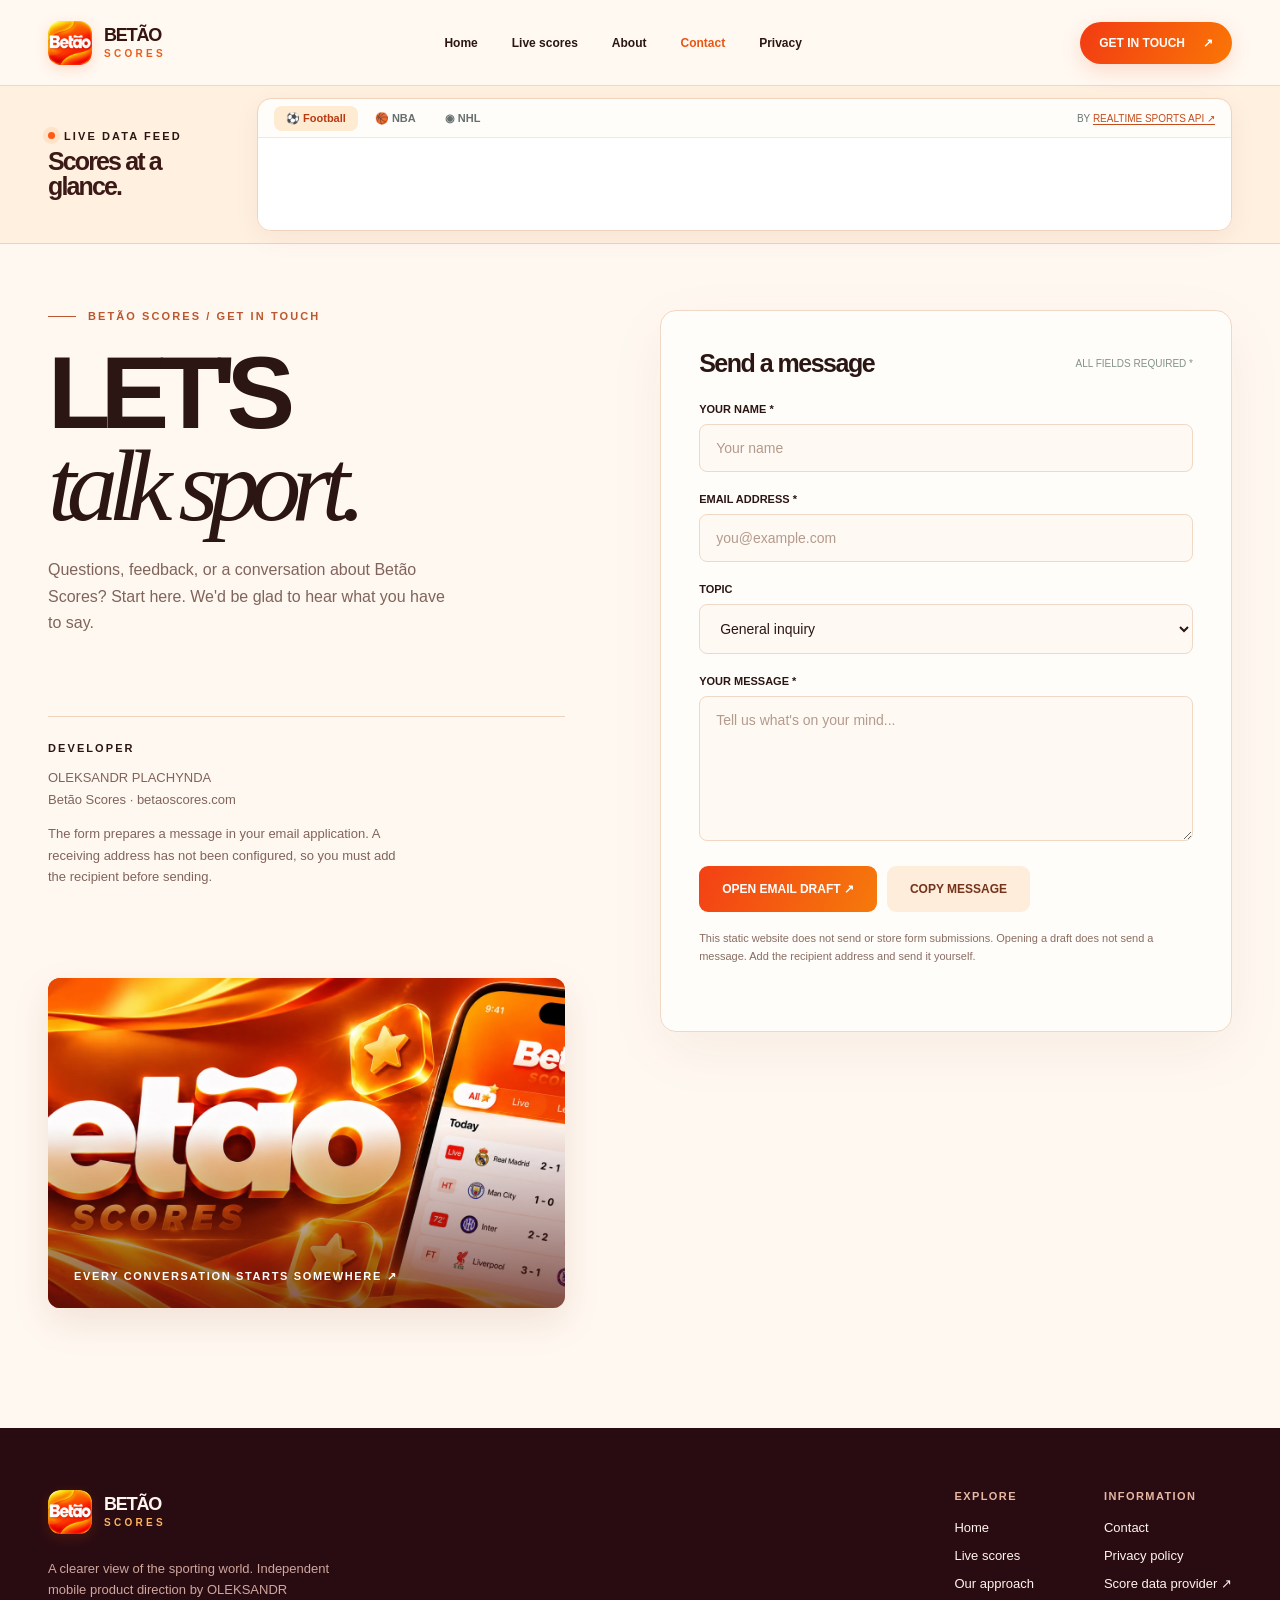
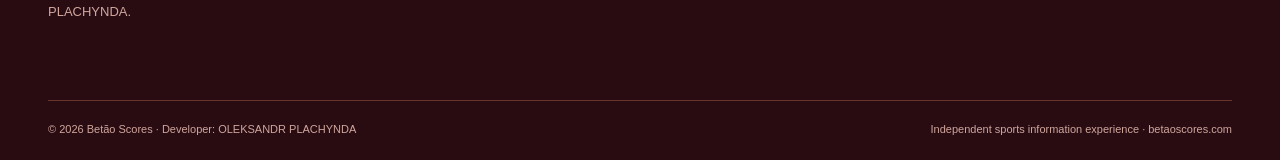
==== contact.html @ 9a90d09e "Add files via upload" ====
<!DOCTYPE html>

<html lang="en"><head><meta charset="utf-8"/><meta content="width=device-width,initial-scale=1" name="viewport"/><meta content="#fff5e8" name="theme-color"/><meta content="Get in touch with Betão Scores, developed by OLEKSANDR PLACHYNDA." name="description"/><meta content="website" property="og:type"/><meta content="Contact — Betão Scores" property="og:title"/><meta content="Get in touch with Betão Scores, developed by OLEKSANDR PLACHYNDA." property="og:description"/><meta content="promo-banner.webp" property="og:image"/><title>Contact — Betão Scores</title><link href="favicon.png" rel="icon" type="image/png"/><link href="apple-touch-icon.png" rel="apple-touch-icon"/><link href="styles.css" rel="stylesheet"/><script>document.documentElement.classList.add('js-ready')</script><script defer="" src="main.js"></script></head><body><header class="header"><div class="container header-inner"><a aria-label="Betão Scores home" class="brand" href="index.html"><span aria-hidden="true" class="brand-symbol brand-symbol-image"><img alt="" height="44" src="app-icon.webp" width="44"/></span><span class="brand-text">BETÃO<small>SCORES</small></span></a><nav aria-label="Main navigation" class="nav" id="site-nav"><a href="index.html">Home</a><a href="index.html#live">Live scores</a><a href="index.html#about">About</a><a aria-current="page" href="contact.html">Contact</a><a href="privacy.html">Privacy</a></nav><a class="pill-link" href="contact.html">GET IN TOUCH <span aria-hidden="true">↗</span></a><button aria-controls="site-nav" aria-expanded="false" aria-label="Toggle navigation" class="mobile-toggle" type="button">☰</button></div></header><main><section aria-label="Live sports scores" class="scores-section score-compact" id="live"><div class="container score-layout"><div class="score-aside"><div><div class="eyebrow"><span aria-hidden="true" class="live-dot"></span>LIVE DATA FEED</div><h2>Scores at a glance.</h2></div></div><div><div class="score-widget" data-score-widget=""><div class="score-widget-top"><div aria-label="Choose a sports league" class="score-tabs" role="group"><button aria-pressed="true" class="score-tab" data-league="football" type="button">⚽ Football</button><button aria-pressed="false" class="score-tab" data-league="basketball" type="button">🏀 NBA</button><button aria-pressed="false" class="score-tab" data-league="hockey" type="button">◉ NHL</button></div><div class="score-provider">BY <a href="https://www.realtimesportsapi.com/" rel="noopener noreferrer" target="_blank">REALTIME SPORTS API ↗</a></div></div><iframe class="score-iframe" loading="eager" referrerpolicy="strict-origin-when-cross-origin" src="https://www.realtimesportsapi.com/embed/scoreboard/premier-league" title="Premier League live scores, fixtures and results"></iframe></div><p class="score-note">Updates approximately every minute. Fixtures and recent results appear when no match is live. Data is indicative and may be delayed.</p></div></div></section><section class="contact-main"><div class="container contact-grid"><div class="contact-lead reveal"><div class="eyebrow section-label">BETÃO SCORES / GET IN TOUCH</div><h1>LET'S<br/><em>talk sport.</em></h1><p>Questions, feedback, or a conversation about Betão Scores? Start here. We'd be glad to hear what you have to say.</p><div class="contact-info"><div class="eyebrow">DEVELOPER</div><p>OLEKSANDR PLACHYNDA<br/>Betão Scores · betaoscores.com</p><p>The form prepares a message in your email application. A receiving address has not been configured, so you must add the recipient before sending.</p></div><div class="contact-art"><img alt="Betão Scores official orange and yellow promotional banner" loading="eager" src="promo-banner.webp"/><span>EVERY CONVERSATION STARTS SOMEWHERE ↗</span></div></div><div class="contact-form reveal"><div class="form-heading"><h2>Send a message</h2><span>ALL FIELDS REQUIRED *</span></div><form id="contact-form"><div class="field"><label for="name">YOUR NAME *</label><input autocomplete="name" id="name" maxlength="120" name="name" placeholder="Your name" required="" type="text"/></div><div class="field"><label for="email">EMAIL ADDRESS *</label><input autocomplete="email" id="email" maxlength="180" name="email" placeholder="you@example.com" required="" type="email"/></div><div class="field"><label for="topic">TOPIC</label><select id="topic" name="topic"><option>General inquiry</option><option>App feedback</option><option>Privacy request</option><option>Other</option></select></div><div class="field"><label for="message">YOUR MESSAGE *</label><textarea id="message" maxlength="5000" minlength="5" name="message" placeholder="Tell us what's on your mind..." required=""></textarea></div><div class="form-actions"><button class="action-btn" type="submit">OPEN EMAIL DRAFT ↗</button><button class="action-btn secondary" id="copy-message" type="button">COPY MESSAGE</button></div><p class="form-explain">This static website does not send or store form submissions. Opening a draft does not send a message. Add the recipient address and send it yourself.</p><p aria-live="polite" class="form-status" id="form-status" role="status"></p></form></div></div></section></main><footer class="footer"><div class="container"><div class="footer-top"><div><a aria-label="Betão Scores home" class="brand" href="index.html"><span aria-hidden="true" class="brand-symbol brand-symbol-image"><img alt="" height="44" src="app-icon.webp" width="44"/></span><span class="brand-text">BETÃO<small>SCORES</small></span></a><p class="footer-desc">A clearer view of the sporting world. Independent mobile product direction by OLEKSANDR PLACHYNDA.</p></div><div class="footer-links"><div><strong>Explore</strong><a href="index.html">Home</a><a href="index.html#live">Live scores</a><a href="index.html#about">Our approach</a></div><div><strong>Information</strong><a href="contact.html">Contact</a><a href="privacy.html">Privacy policy</a><a href="https://www.realtimesportsapi.com/" rel="noopener noreferrer" target="_blank">Score data provider ↗</a></div></div></div><div class="footer-bottom"><span>© 2026 Betão Scores · Developer: OLEKSANDR PLACHYNDA</span><span>Independent sports information experience · betaoscores.com</span></div></div></footer></body></html>
---- styles.css ----
:root{--paper:#f3f4ef;--white:#fff;--ink:#10191c;--muted:#596466;--line:#d9ded9;--lime:#d3f66a;--deep:#0b1519;--serif:Georgia,'Times New Roman',serif;--sans:'Helvetica Neue',Helvetica,Arial,sans-serif;--radius:16px}*{box-sizing:border-box}html{scroll-behavior:smooth}body{margin:0;background:var(--paper);color:var(--ink);font-family:var(--sans);-webkit-font-smoothing:antialiased}img{display:block;width:100%}a{color:inherit;text-decoration:none}button,input,textarea,select{font:inherit}button{cursor:pointer}::selection{background:var(--lime);color:var(--deep)}:focus-visible{outline:3px solid #7d9c2c;outline-offset:4px}p{line-height:1.65}.container{width:min(1420px,calc(100% - 96px));margin-inline:auto}.eyebrow{font-size:11px;font-weight:750;letter-spacing:.19em;text-transform:uppercase}.section-label{display:flex;align-items:center;gap:12px;color:#52605e}.section-label:before{content:'';width:28px;height:1px;background:currentColor}.header{position:relative;z-index:30;background:var(--paper);border-bottom:1px solid var(--line)}.header-inner{height:85px;display:flex;align-items:center;justify-content:space-between;gap:30px}.brand{display:inline-flex;align-items:center;gap:12px;flex-shrink:0}.brand-symbol{width:38px;height:38px;background:var(--ink);border-radius:11px;color:var(--lime);display:grid;place-items:center;font-size:24px;font-weight:850;letter-spacing:-.13em;padding-right:4px}.brand-text{font-weight:850;font-size:18px;line-height:.9;letter-spacing:-.075em}.brand-text small{display:block;font-size:10px;font-weight:700;letter-spacing:.33em;margin-top:6px}.nav{display:flex;align-items:center;gap:34px}.nav a{font-size:12px;font-weight:700;transition:opacity .2s}.nav a:hover,.nav a[aria-current=page]{opacity:.55}.pill-link{display:inline-flex;align-items:center;justify-content:center;gap:18px;padding:14px 19px;border-radius:99px;background:var(--ink);color:var(--white);font-size:12px;font-weight:750;transition:transform .25s,background .25s}.pill-link:hover{background:#2e3b3b;transform:translateY(-2px)}.pill-link.light{background:var(--lime);color:var(--deep)}.pill-link.light:hover{background:#e0ffa0}.mobile-toggle{display:none;background:none;border:0;font-size:23px;color:var(--ink)}.scores-section{padding:25px 0 28px;background:#e9ece6;border-bottom:1px solid var(--line)}.score-layout{display:grid;grid-template-columns:260px minmax(0,1fr);gap:26px;align-items:stretch}.score-aside{padding:10px 0;display:flex;flex-direction:column;align-items:flex-start;justify-content:space-between}.score-aside h2{font-size:37px;line-height:1.02;letter-spacing:-.075em;margin:15px 0 8px}.score-aside p{font-size:12px;color:var(--muted);max-width:210px;margin:0}.live-dot{display:inline-block;width:7px;height:7px;background:#91c523;border-radius:50%;box-shadow:0 0 0 4px rgba(145,197,35,.13);margin-right:9px;vertical-align:1px;animation:pulse 2s infinite}.score-widget{min-width:0;border:1px solid #d4dad2;border-radius:14px;background:#fff;overflow:hidden;box-shadow:0 6px 30px rgba(19,31,30,.04)}.score-widget-top{height:47px;padding:0 16px;display:flex;align-items:center;justify-content:space-between;gap:8px;border-bottom:1px solid #e4e7e2}.score-tabs{display:flex;align-items:center;gap:5px}.score-tab{border:0;background:transparent;padding:9px 15px;border-radius:8px;color:#66706e;font-size:11px;font-weight:750;white-space:nowrap}.score-tab[aria-pressed=true]{background:#e7f3c5;color:#17250d}.score-provider{font-size:10px;color:#6c7673;white-space:nowrap}.score-provider a{text-decoration:underline;text-underline-offset:2px}.score-iframe{display:block;width:100%;height:217px;border:0;background:#fff;color-scheme:light}.score-note{font-size:10px;color:#687370;margin:10px 0 0}.score-compact{padding:12px 0}.score-compact .score-layout{grid-template-columns:185px minmax(0,1fr);gap:24px;align-items:center}.score-compact .score-aside{padding:0;justify-content:center}.score-compact .score-aside h2{font-size:25px;margin:7px 0 0}.score-compact .score-aside p,.score-compact .score-note{display:none}.score-compact .score-iframe{height:92px}.score-compact .score-widget-top{height:39px}.score-compact .score-tab{padding:6px 12px}.hero{background:var(--deep);color:#fff;position:relative;overflow:hidden;min-height:680px;display:flex;align-items:flex-end;isolation:isolate}.hero:before{content:'';position:absolute;inset:0;background:url('stadium.webp') center 49%/cover no-repeat;z-index:-2;transform:scale(1.02);animation:hero-in 1.8s cubic-bezier(.2,.8,.2,1) both}.hero:after{content:'';position:absolute;inset:0;z-index:-1;background:linear-gradient(90deg,rgba(5,14,18,.94) 0%,rgba(5,14,18,.56) 53%,rgba(5,14,18,.14) 100%),linear-gradient(0deg,rgba(4,13,17,.9),transparent 52%)}.hero-inner{padding-top:100px;padding-bottom:85px}.hero-tag{display:flex;align-items:center;gap:12px;color:#d7efaf;font-size:11px;letter-spacing:.2em;font-weight:750}.hero-tag span{display:inline-block;width:24px;height:1px;background:var(--lime)}.hero h1{font-size:clamp(70px,9.1vw,150px);font-weight:780;letter-spacing:-.092em;line-height:.86;max-width:1200px;margin:30px 0 38px}.hero h1 em{font-family:var(--serif);font-weight:400;letter-spacing:-.07em;color:var(--lime)}.hero-bottom{display:flex;align-items:end;justify-content:space-between;gap:30px}.hero-copy{max-width:450px;font-size:16px;line-height:1.7;color:#c8d0ce;margin:0}.hero-count{font-size:11px;letter-spacing:.12em;color:#b2bfbc;text-align:right}.hero-count strong{display:block;font-size:35px;color:#fff;letter-spacing:-.07em}.ticker-strip{background:var(--lime);padding:17px 0;overflow:hidden}.ticker-inner{display:flex;justify-content:space-between;align-items:center;gap:20px;font-size:11px;font-weight:800;letter-spacing:.16em;text-transform:uppercase}.ticker-inner span{white-space:nowrap}.ticker-inner i{font-size:18px;font-style:normal}.intro{padding:125px 0 120px}.intro-grid{display:grid;grid-template-columns:1.12fr .88fr;gap:10%;align-items:end}.display-title{font-size:clamp(48px,6vw,94px);line-height:.99;letter-spacing:-.085em;font-weight:700;margin:27px 0 0}.display-title em{font-family:var(--serif);font-weight:400}.intro-copy{max-width:445px;margin-left:auto}.intro-copy p{font-size:17px;line-height:1.8;color:#5a6463;margin:0 0 27px}.text-link{display:inline-flex;align-items:center;gap:12px;border-bottom:1px solid currentColor;padding-bottom:8px;font-weight:750;font-size:12px;transition:gap .25s}.text-link:hover{gap:22px}.feature-grid{margin-top:100px;display:grid;grid-template-columns:repeat(3,1fr);border-top:1px solid #cbd2cb}.feature{padding:35px 45px 10px 0;min-height:220px}.feature+.feature{border-left:1px solid #cbd2cb;padding-left:40px}.feature-number{font-size:11px;letter-spacing:.18em;color:#7a8580}.feature h3{font-size:25px;letter-spacing:-.06em;margin:31px 0 11px}.feature p{font-size:13px;color:#65706c;max-width:300px}.gallery{background:#0e1a1d;color:white;padding:100px 0 115px}.gallery-head{display:flex;justify-content:space-between;align-items:end;gap:40px;margin-bottom:48px}.gallery-head h2{font-size:clamp(45px,5.7vw,82px);letter-spacing:-.08em;line-height:1;margin:22px 0 0}.gallery-head p{max-width:320px;color:#a8b7b5;font-size:13px}.gallery-grid{display:grid;grid-template-columns:1.35fr 1fr;gap:20px}.image-card{position:relative;overflow:hidden;border-radius:12px;min-height:470px;background:#19292c}.image-card img{height:100%;object-fit:cover;transition:transform .8s cubic-bezier(.2,.7,.2,1)}.image-card:hover img{transform:scale(1.055)}.image-card:after{content:'';position:absolute;inset:0;background:linear-gradient(0deg,rgba(4,13,17,.78),transparent 45%);pointer-events:none}.image-card-content{position:absolute;left:30px;bottom:30px;z-index:1}.image-card-content small{font-size:10px;letter-spacing:.17em;color:#d0f28a}.image-card-content h3{font-size:33px;letter-spacing:-.07em;margin:8px 0 0}.statement{padding:135px 0;background:#e9ede7}.statement-grid{display:grid;grid-template-columns:1fr 1fr;gap:10%;align-items:center}.statement h2{font-size:clamp(50px,6vw,94px);line-height:1;letter-spacing:-.085em;margin:22px 0}.statement p{font-size:16px;max-width:420px;color:#5b6763}.statement-circle{margin-left:auto;width:min(100%,450px);aspect-ratio:1;border:1px solid #bcc7b9;border-radius:50%;display:grid;place-items:center;position:relative}.statement-circle:before{content:'';position:absolute;inset:10%;border:1px solid #bcc7b9;border-radius:50%}.statement-circle span{font-size:clamp(105px,17vw,240px);font-weight:750;letter-spacing:-.15em;line-height:1;color:#1d2b2b;transform:translateX(-.05em)}.cta{background:var(--lime);padding:85px 0}.cta-inner{display:flex;justify-content:space-between;align-items:end;gap:35px}.cta h2{font-size:clamp(45px,6vw,87px);letter-spacing:-.085em;line-height:.98;margin:15px 0 0}.footer{background:#0b1519;color:#f3f5ed;padding:62px 0 25px}.footer-top{display:flex;justify-content:space-between;gap:50px;align-items:start;padding-bottom:65px}.footer .brand-symbol{background:var(--lime);color:var(--deep)}.footer .brand-text{color:#fff}.footer-desc{color:#96a5a2;font-size:13px;max-width:290px;margin-top:20px}.footer-links{display:flex;gap:70px}.footer-links div{display:grid;gap:13px}.footer-links strong{font-size:11px;letter-spacing:.13em;color:#a2b2af;text-transform:uppercase;margin-bottom:5px}.footer-links a{font-size:13px}.footer-links a:hover{color:var(--lime)}.footer-bottom{border-top:1px solid #2d3b3d;padding-top:22px;display:flex;justify-content:space-between;gap:15px;font-size:11px;color:#91a09e}.contact-main{padding:66px 0 120px}.contact-grid{display:grid;grid-template-columns:.95fr 1.05fr;gap:8%;align-items:start}.contact-lead h1{font-size:clamp(65px,8vw,120px);line-height:.9;letter-spacing:-.095em;margin:25px 0}.contact-lead h1 em{font-family:var(--serif);font-weight:400}.contact-lead>p{font-size:16px;max-width:410px;color:#5e6965}.contact-info{margin-top:80px;border-top:1px solid #cbd1c9;padding-top:25px}.contact-info p{font-size:13px;max-width:350px;color:#626c68}.contact-form{background:#fff;border:1px solid #dce2d9;border-radius:16px;padding:38px;box-shadow:0 18px 60px rgba(10,28,23,.045)}.form-heading{display:flex;justify-content:space-between;align-items:center;margin-bottom:25px}.form-heading h2{font-size:25px;letter-spacing:-.06em;margin:0}.form-heading span{font-size:10px;color:#84918b}.field{margin:0 0 21px}.field label{display:block;font-size:11px;font-weight:750;margin-bottom:9px}.field input,.field textarea,.field select{width:100%;border:1px solid #d5ddd3;background:#f8f9f5;border-radius:8px;padding:15px 16px;font-size:14px;color:var(--ink);outline:none;transition:border .2s,box-shadow .2s}.field input:focus,.field textarea:focus,.field select:focus{border-color:#719728;box-shadow:0 0 0 3px #d6ef9e}.field textarea{resize:vertical;min-height:145px}.field input::placeholder,.field textarea::placeholder{color:#9aa59f}.form-actions{display:flex;gap:10px;flex-wrap:wrap}.action-btn{border:0;border-radius:9px;background:var(--ink);color:#fff;padding:16px 23px;font-size:12px;font-weight:750}.action-btn:hover{background:#344344}.action-btn.secondary{background:#eaf0e4;color:#172323}.form-explain{font-size:11px;color:#67746d;line-height:1.65;margin:17px 0 0}.form-status{font-size:12px;font-weight:700;min-height:18px;margin:10px 0 0}.contact-art{position:relative;min-height:330px;overflow:hidden;border-radius:12px;margin-top:90px}.contact-art img{height:330px;object-fit:cover;object-position:center}.contact-art span{position:absolute;left:26px;bottom:25px;color:white;font-size:11px;letter-spacing:.15em;font-weight:750}.policy-hero{background:#e7ece5;padding:94px 0 85px;border-bottom:1px solid #d5dcd2}.policy-hero h1{font-size:clamp(58px,8vw,116px);letter-spacing:-.09em;line-height:.94;margin:22px 0}.policy-hero p{max-width:630px;font-size:17px;color:#5b6761}.policy-date{font-size:11px;letter-spacing:.08em;color:#64716a;margin-top:35px}.policy-grid{display:grid;grid-template-columns:260px minmax(0,1fr);gap:9%;padding:75px 0 130px}.policy-nav{position:sticky;top:30px;align-self:start;display:grid;gap:16px;border-left:1px solid #cbd3c8;padding-left:24px}.policy-nav a{font-size:12px;color:#62716b}.policy-nav a:hover{color:#17231f}.policy-body{max-width:760px}.policy-body section{padding-bottom:34px;margin-bottom:36px;border-bottom:1px solid #d4dbd2;scroll-margin-top:30px}.policy-body h2{font-size:26px;letter-spacing:-.06em;margin:0 0 18px}.policy-body p,.policy-body li{font-size:14px;color:#4d5c56;line-height:1.9}.policy-body ul{padding-left:20px}.policy-body a{text-decoration:underline;text-underline-offset:3px}.policy-highlight{background:#e4ebdd;padding:22px 25px;border-left:3px solid #93bd45;border-radius:0 10px 10px 0}.policy-highlight p{margin:0}.reveal{opacity:1;transform:none}@media (prefers-reduced-motion:no-preference){.js-ready .reveal{opacity:0;transform:translateY(26px);transition:opacity .8s ease,transform .8s cubic-bezier(.2,.7,.2,1)}.js-ready .reveal.visible{opacity:1;transform:none}}@keyframes pulse{50%{box-shadow:0 0 0 7px rgba(145,197,35,.05)}}@keyframes hero-in{from{transform:scale(1.08);opacity:.55}to{transform:scale(1.02);opacity:1}}@media(max-width:1050px){.container{width:min(100% - 56px,1420px)}.nav{gap:20px}.score-layout{grid-template-columns:215px 1fr}.score-aside h2{font-size:32px}.hero{min-height:620px}.feature{padding-right:24px}.feature+.feature{padding-left:24px}.contact-grid{gap:5%}.policy-grid{gap:5%}}@media(max-width:760px){.container{width:calc(100% - 38px)}.header-inner{height:70px}.brand-symbol{width:34px;height:34px}.brand-text{font-size:16px}.mobile-toggle{display:block}.nav{display:none;position:absolute;top:70px;left:0;right:0;background:var(--paper);padding:20px;flex-direction:column;align-items:stretch;gap:0;border-bottom:1px solid var(--line);box-shadow:0 14px 22px rgba(0,0,0,.08)}.nav.open{display:flex}.nav a{padding:14px 0}.header .pill-link{display:none}.scores-section{padding:16px 0}.score-layout,.score-compact .score-layout{grid-template-columns:1fr;gap:13px}.score-aside{padding:0;display:flex;flex-direction:row;align-items:center;justify-content:space-between}.score-aside h2,.score-compact .score-aside h2{font-size:23px;margin:0}.score-aside p{display:none}.score-compact .score-aside .eyebrow{display:none}.score-widget-top{padding:0 9px}.score-provider{font-size:9px}.score-tab{padding:8px 10px}.score-iframe{height:170px}.score-compact .score-iframe{height:82px}.score-compact .score-widget-top{height:36px}.score-compact .score-layout{gap:9px}.score-compact .score-aside h2{font-size:19px}.hero{min-height:575px}.hero-inner{padding-top:90px;padding-bottom:50px}.hero h1{font-size:clamp(66px,13vw,105px);margin:25px 0}.hero-bottom{align-items:start;flex-direction:column}.hero-copy{font-size:14px}.hero-count{display:none}.ticker-inner{font-size:9px}.ticker-inner span:nth-of-type(3){display:none}.intro{padding:75px 0}.intro-grid,.statement-grid,.contact-grid,.policy-grid{grid-template-columns:1fr;gap:30px}.display-title{font-size:clamp(55px,11vw,85px)}.intro-copy{margin:0}.intro-copy p{font-size:15px}.feature-grid{grid-template-columns:1fr;margin-top:50px}.feature,.feature+.feature{padding:25px 0;border-left:0;border-bottom:1px solid #cbd2cb;min-height:unset}.feature h3{margin:14px 0 5px}.gallery{padding:70px 0}.gallery-head{display:block}.gallery-head h2{font-size:55px}.gallery-grid{grid-template-columns:1fr}.image-card{min-height:300px;height:340px}.statement{padding:75px 0}.statement-circle{margin:20px auto 0;width:min(320px,90%)}.cta{padding:65px 0}.cta-inner{align-items:start;flex-direction:column}.cta h2{font-size:55px}.footer-top,.footer-bottom{flex-direction:column;gap:25px}.footer-links{gap:55px}.contact-main{padding:45px 0 85px}.contact-lead h1{font-size:78px}.contact-info{margin-top:35px}.contact-form{padding:23px}.contact-art{margin-top:35px;min-height:230px}.contact-art img{height:240px}.policy-hero{padding:70px 0 65px}.policy-hero h1{font-size:70px}.policy-grid{padding:50px 0 80px}.policy-nav{position:static;display:flex;overflow-x:auto;white-space:nowrap;border-left:0;border-bottom:1px solid var(--line);padding:0 0 15px;gap:20px}.policy-body h2{font-size:23px}}@media(max-width:390px){.score-provider{display:none}.hero h1{font-size:63px}.contact-lead h1{font-size:68px}.score-tab{font-size:10px}.footer-links{gap:28px}}@media(prefers-reduced-motion:reduce){*,*:before,*:after{animation:none!important;transition:none!important;scroll-behavior:auto!important}}


/* BETÃO SCORES — official orange / gold visual identity, adapted from supplied assets */
:root {
  --paper:#fff7ed;
  --white:#fffdf9;
  --ink:#2b1614;
  --muted:#806660;
  --line:#f1dccc;
  --lime:#ffbd24;
  --deep:#2a0c11;
  --radius:18px;
}
body { background:var(--paper); }
::selection { background:#ffca23; color:#321313; }
:focus-visible { outline-color:#f05a13; }
.header { background:#fff9f2; border-bottom:1px solid #f1d7c5; }
.brand-symbol-image { width:44px;height:44px;border-radius:12px;background:transparent;padding:0;overflow:hidden;box-shadow:0 4px 14px rgba(244,80,9,.17); }
.brand-symbol-image img { display:block;width:100%;height:100%;object-fit:cover; }
.brand-text { color:#37140f;letter-spacing:-.065em; }
.brand-text small { color:#ed5c16; }
.nav a:hover,.nav a[aria-current=page] { color:#e95613;opacity:1; }
.pill-link { background:linear-gradient(115deg,#f23b13,#fa7606);box-shadow:0 7px 21px rgba(237,71,13,.17); }
.pill-link:hover { background:linear-gradient(115deg,#dd2e0e,#ec5905); }
.pill-link.light { background:#ffd348;color:#3a150e; }
.pill-link.light:hover { background:#ffdf74; }
.scores-section { background:#fff0df;border-bottom-color:#f0d2bc; }
.score-aside h2 { color:#3b1916; }
.score-aside p,.score-note { color:#856d64; }
.live-dot { background:#ff5814;box-shadow:0 0 0 5px rgba(255,105,15,.10); }
.score-widget { background:#fffdfa;border:1px solid #f1d2bc;box-shadow:0 7px 28px rgba(118,43,19,.055); }
.score-widget-top { border-bottom:1px solid #f7e6da; }
.score-tab[aria-pressed=true] { background:#ffead2;color:#b93910; }
.score-tab:hover { background:#fff0df; }
.score-provider a { color:#c54c1c; }
.hero.hero-branded { display:block;min-height:0;background:#fa490a;overflow:hidden;position:relative;isolation:auto; }
.hero.hero-branded::before,.hero.hero-branded::after { display:none; }
.hero-banner { display:block;width:100%;height:auto;aspect-ratio:8/3;object-fit:cover;object-position:center; }
.hero-caption { background:linear-gradient(100deg,#fc420d,#f96c06 50%,#ffab06);color:#fff9ef;border-top:1px solid rgba(255,255,255,.3); }
.hero-caption-inner { display:flex;justify-content:space-between;align-items:center;gap:18px;padding-top:16px;padding-bottom:16px; }
.hero-caption-kicker { font-size:10px;font-weight:800;letter-spacing:.18em; }
.hero-caption-text { font-family:Georgia,serif;font-size:18px;font-style:italic; }
.ticker-strip { background:#ffcd34;color:#4a1c0e; }
.section-label { color:#bb572f; }
.intro { background:#fff8f1; }
.intro-copy p,.feature p,.statement p { color:#80665d; }
.feature-grid { border-top-color:#efd6c5; }
.feature+.feature { border-left-color:#efd6c5; }
.feature-number { color:#c56d44; }
.text-link { color:#c74215; }
.gallery { background:radial-gradient(ellipse at 90% 0%,#76250f 0%,#2d0d13 54%,#210c11 100%); }
.gallery-head p { color:#e2bcb0; }
.image-card { background:#4c1b1a;border:1px solid rgba(255,174,83,.22); }
.image-card:after { background:linear-gradient(0deg,rgba(43,10,12,.92),transparent 55%); }
.image-card-content small { color:#ffcf6a; }
.statement { background:#ffeddb; }
.statement-circle { border-color:#f2bb92; }
.statement-circle::before { border-color:#f2bb92; }
.statement-app-icon { padding:14%;border-color:#f4c5a2;background:radial-gradient(circle,#fff9f0 10%,#ffe2c4 100%); }
.statement-app-icon::before { display:none; }
.statement-app-icon img { width:100%;height:100%;object-fit:contain;border-radius:24%;filter:drop-shadow(0 20px 25px rgba(186,55,13,.20)); }
.cta { background:linear-gradient(112deg,#ffba16 0%,#ff8b07 38%,#ff4b11 100%);color:#36110d; }
.cta .pill-link { background:#39140f;color:#fff7eb;box-shadow:0 8px 24px rgba(83,23,8,.25); }
.cta .pill-link:hover { background:#632114; }
.footer { background:#290c12;color:#fff5ec; }
.footer .brand-symbol { background:transparent; }
.footer .brand-text { color:#fff5ec; }
.footer .brand-text small { color:#ffb260; }
.footer-desc,.footer-bottom { color:#d0a69d; }
.footer-links strong { color:#e7b7a4; }
.footer-links a:hover { color:#ffb542; }
.footer-bottom { border-top-color:#67332c; }
.contact-main { background:#fff8f1; }
.contact-lead>p,.contact-info p { color:#80645c; }
.contact-info { border-top-color:#f0d2bd; }
.contact-form { background:#fffdf9;border-color:#f1d7c6;box-shadow:0 18px 60px rgba(120,43,12,.06); }
.field input,.field textarea,.field select { background:#fff9f3;border-color:#efd8c6; }
.field input:focus,.field textarea:focus,.field select:focus { border-color:#f46b24;box-shadow:0 0 0 3px #ffe0bf; }
.field input::placeholder,.field textarea::placeholder { color:#b49a8d; }
.action-btn { background:linear-gradient(115deg,#f34015,#f67a0b); }
.action-btn:hover { background:#cf3b12; }
.action-btn.secondary { background:#ffeddb;color:#74331a; }
.form-explain { color:#896c61; }
.contact-art { background:#fc4d0a;box-shadow:0 14px 38px rgba(132,44,9,.11); }
.contact-art img { object-position:center; }
.contact-art::after { content:'';position:absolute;inset:45% 0 0;background:linear-gradient(0deg,rgba(79,15,8,.72),transparent);pointer-events:none; }
.contact-art span { z-index:1; }
.policy-hero { background:linear-gradient(120deg,#fff5e8 0%,#ffead5 72%,#ffd4a9 100%);border-bottom-color:#f0cdb2;position:relative; }
.policy-brand-icon { width:76px;height:76px;object-fit:cover;border-radius:20px;box-shadow:0 9px 27px rgba(218,78,20,.22);margin-bottom:24px; }
.policy-hero p { color:#785d56; }
.policy-date { color:#a35c40; }
.policy-nav { border-left-color:#e9cbb8; }
.policy-nav a { color:#906b5c; }
.policy-nav a:hover { color:#d64716; }
.policy-body section { border-bottom-color:#efd9c8; }
.policy-body p,.policy-body li { color:#70584f; }
.policy-highlight { background:#fff0df;border-left-color:#ff811b; }
@media (max-width:760px) {
  .brand-symbol-image { width:38px;height:38px;border-radius:11px; }
  .nav { background:#fff9f2;border-bottom-color:#efd7c7; }
  .hero.hero-branded { min-height:0; }
  .hero-banner { width:100%;height:auto;aspect-ratio:8/3;object-fit:cover; }
  .hero-caption-inner { flex-direction:column;align-items:flex-start;gap:6px;padding-top:13px;padding-bottom:13px; }
  .hero-caption-kicker { font-size:9px; }
  .hero-caption-text { font-size:16px; }
  .feature+.feature { border-left:0;border-bottom-color:#efd6c5; }
  .statement-app-icon { width:min(320px,90%); }
  .policy-brand-icon { width:60px;height:60px;border-radius:16px; }
}
@media (max-width:480px) {
  .hero-banner { height:270px;aspect-ratio:auto;object-fit:cover;object-position:72% center; }
  .hero-caption-kicker { font-size:8px;letter-spacing:.12em; }
  .hero-caption-text { font-size:15px; }
}

.hero-picture{display:block;width:100%}
@media(max-width:600px){.hero-banner{height:auto!important;aspect-ratio:900/1465!important;object-fit:contain!important;object-position:center!important}}

@media(max-width:760px){.contact-form{order:1}.contact-lead{order:2}.contact-main{padding-top:22px}}
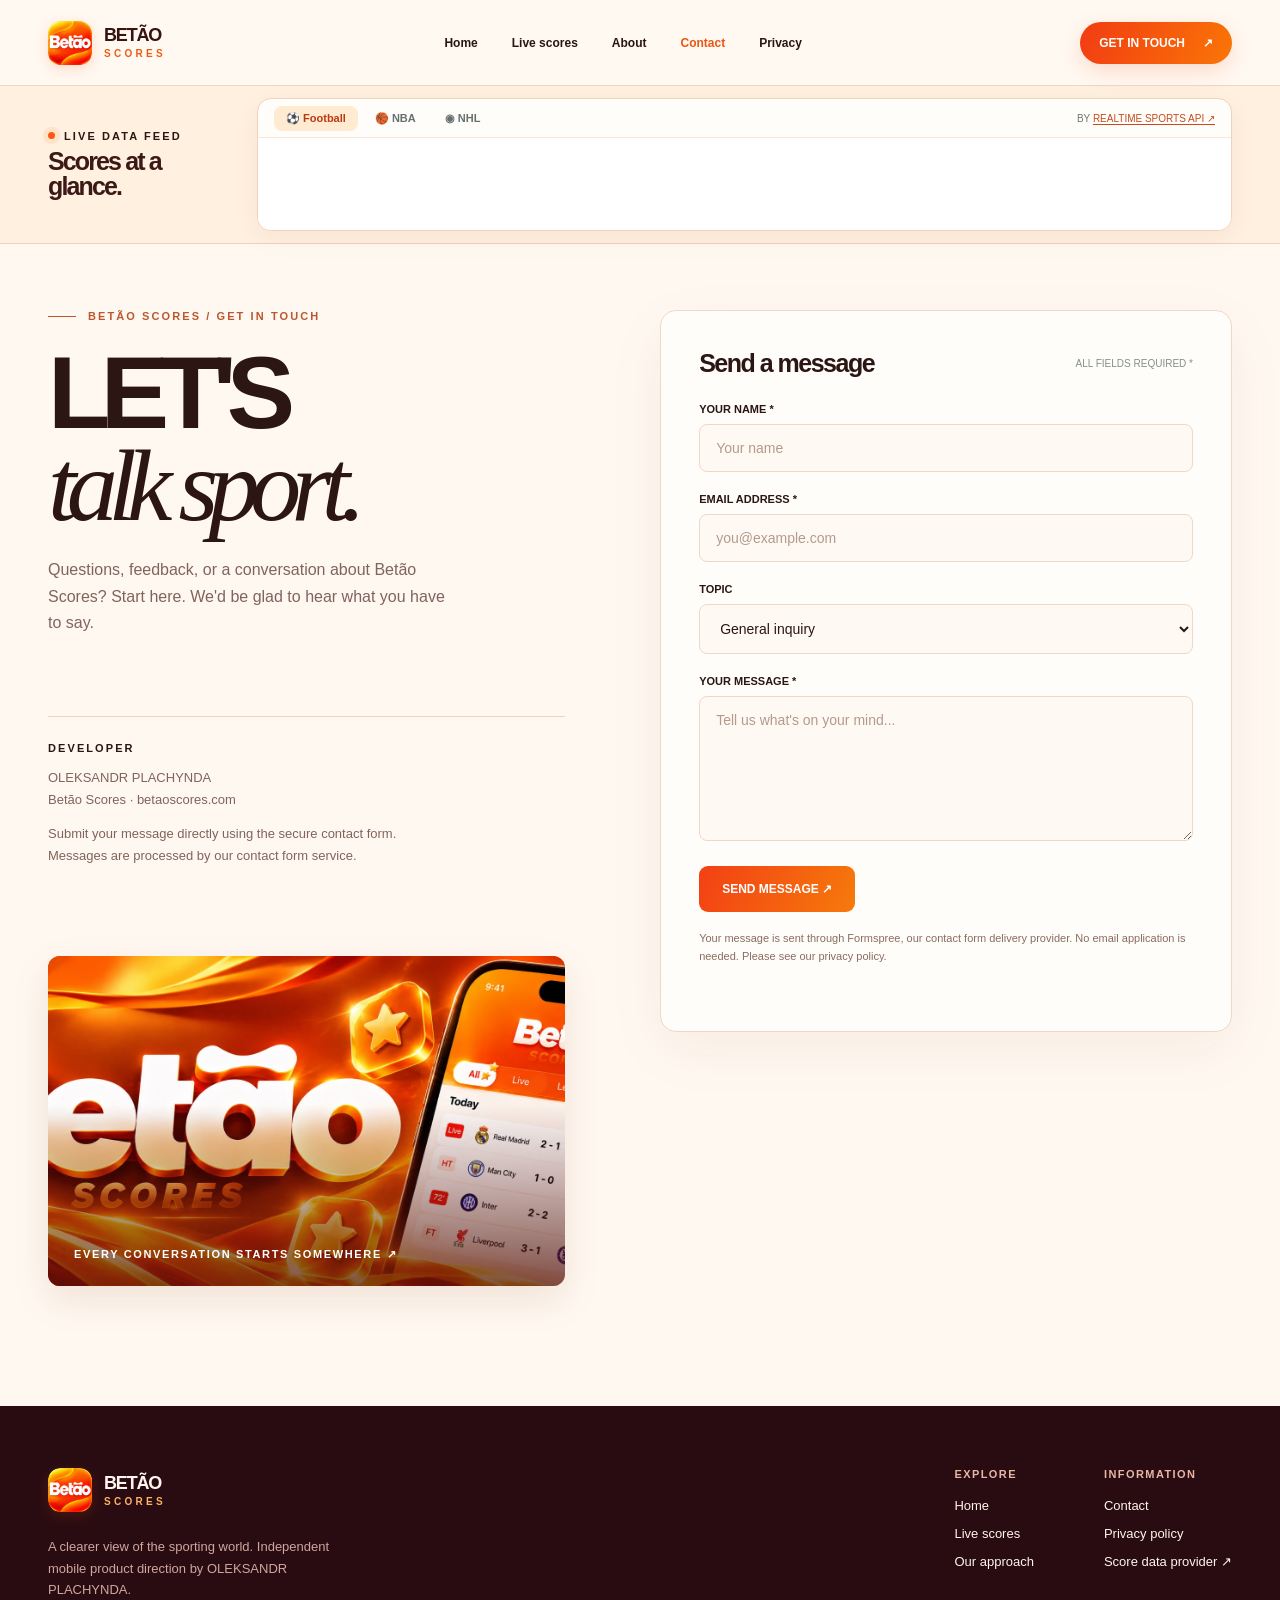
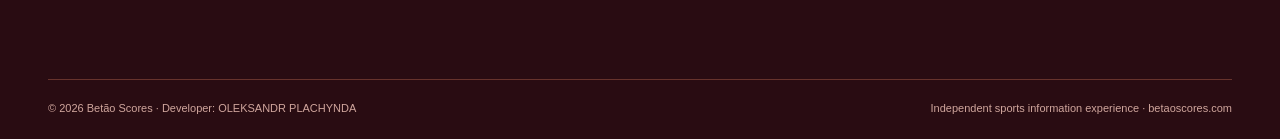
==== commit ca20a8f1: "Add files via upload" ====
--- a/contact.html
+++ b/contact.html
@@ -1,3 +1,3 @@
 <!DOCTYPE html>
 
-<html lang="en"><head><meta charset="utf-8"/><meta content="width=device-width,initial-scale=1" name="viewport"/><meta content="#fff5e8" name="theme-color"/><meta content="Get in touch with Betão Scores, developed by OLEKSANDR PLACHYNDA." name="description"/><meta content="website" property="og:type"/><meta content="Contact — Betão Scores" property="og:title"/><meta content="Get in touch with Betão Scores, developed by OLEKSANDR PLACHYNDA." property="og:description"/><meta content="promo-banner.webp" property="og:image"/><title>Contact — Betão Scores</title><link href="favicon.png" rel="icon" type="image/png"/><link href="apple-touch-icon.png" rel="apple-touch-icon"/><link href="styles.css" rel="stylesheet"/><script>document.documentElement.classList.add('js-ready')</script><script defer="" src="main.js"></script></head><body><header class="header"><div class="container header-inner"><a aria-label="Betão Scores home" class="brand" href="index.html"><span aria-hidden="true" class="brand-symbol brand-symbol-image"><img alt="" height="44" src="app-icon.webp" width="44"/></span><span class="brand-text">BETÃO<small>SCORES</small></span></a><nav aria-label="Main navigation" class="nav" id="site-nav"><a href="index.html">Home</a><a href="index.html#live">Live scores</a><a href="index.html#about">About</a><a aria-current="page" href="contact.html">Contact</a><a href="privacy.html">Privacy</a></nav><a class="pill-link" href="contact.html">GET IN TOUCH <span aria-hidden="true">↗</span></a><button aria-controls="site-nav" aria-expanded="false" aria-label="Toggle navigation" class="mobile-toggle" type="button">☰</button></div></header><main><section aria-label="Live sports scores" class="scores-section score-compact" id="live"><div class="container score-layout"><div class="score-aside"><div><div class="eyebrow"><span aria-hidden="true" class="live-dot"></span>LIVE DATA FEED</div><h2>Scores at a glance.</h2></div></div><div><div class="score-widget" data-score-widget=""><div class="score-widget-top"><div aria-label="Choose a sports league" class="score-tabs" role="group"><button aria-pressed="true" class="score-tab" data-league="football" type="button">⚽ Football</button><button aria-pressed="false" class="score-tab" data-league="basketball" type="button">🏀 NBA</button><button aria-pressed="false" class="score-tab" data-league="hockey" type="button">◉ NHL</button></div><div class="score-provider">BY <a href="https://www.realtimesportsapi.com/" rel="noopener noreferrer" target="_blank">REALTIME SPORTS API ↗</a></div></div><iframe class="score-iframe" loading="eager" referrerpolicy="strict-origin-when-cross-origin" src="https://www.realtimesportsapi.com/embed/scoreboard/premier-league" title="Premier League live scores, fixtures and results"></iframe></div><p class="score-note">Updates approximately every minute. Fixtures and recent results appear when no match is live. Data is indicative and may be delayed.</p></div></div></section><section class="contact-main"><div class="container contact-grid"><div class="contact-lead reveal"><div class="eyebrow section-label">BETÃO SCORES / GET IN TOUCH</div><h1>LET'S<br/><em>talk sport.</em></h1><p>Questions, feedback, or a conversation about Betão Scores? Start here. We'd be glad to hear what you have to say.</p><div class="contact-info"><div class="eyebrow">DEVELOPER</div><p>OLEKSANDR PLACHYNDA<br/>Betão Scores · betaoscores.com</p><p>The form prepares a message in your email application. A receiving address has not been configured, so you must add the recipient before sending.</p></div><div class="contact-art"><img alt="Betão Scores official orange and yellow promotional banner" loading="eager" src="promo-banner.webp"/><span>EVERY CONVERSATION STARTS SOMEWHERE ↗</span></div></div><div class="contact-form reveal"><div class="form-heading"><h2>Send a message</h2><span>ALL FIELDS REQUIRED *</span></div><form id="contact-form"><div class="field"><label for="name">YOUR NAME *</label><input autocomplete="name" id="name" maxlength="120" name="name" placeholder="Your name" required="" type="text"/></div><div class="field"><label for="email">EMAIL ADDRESS *</label><input autocomplete="email" id="email" maxlength="180" name="email" placeholder="you@example.com" required="" type="email"/></div><div class="field"><label for="topic">TOPIC</label><select id="topic" name="topic"><option>General inquiry</option><option>App feedback</option><option>Privacy request</option><option>Other</option></select></div><div class="field"><label for="message">YOUR MESSAGE *</label><textarea id="message" maxlength="5000" minlength="5" name="message" placeholder="Tell us what's on your mind..." required=""></textarea></div><div class="form-actions"><button class="action-btn" type="submit">OPEN EMAIL DRAFT ↗</button><button class="action-btn secondary" id="copy-message" type="button">COPY MESSAGE</button></div><p class="form-explain">This static website does not send or store form submissions. Opening a draft does not send a message. Add the recipient address and send it yourself.</p><p aria-live="polite" class="form-status" id="form-status" role="status"></p></form></div></div></section></main><footer class="footer"><div class="container"><div class="footer-top"><div><a aria-label="Betão Scores home" class="brand" href="index.html"><span aria-hidden="true" class="brand-symbol brand-symbol-image"><img alt="" height="44" src="app-icon.webp" width="44"/></span><span class="brand-text">BETÃO<small>SCORES</small></span></a><p class="footer-desc">A clearer view of the sporting world. Independent mobile product direction by OLEKSANDR PLACHYNDA.</p></div><div class="footer-links"><div><strong>Explore</strong><a href="index.html">Home</a><a href="index.html#live">Live scores</a><a href="index.html#about">Our approach</a></div><div><strong>Information</strong><a href="contact.html">Contact</a><a href="privacy.html">Privacy policy</a><a href="https://www.realtimesportsapi.com/" rel="noopener noreferrer" target="_blank">Score data provider ↗</a></div></div></div><div class="footer-bottom"><span>© 2026 Betão Scores · Developer: OLEKSANDR PLACHYNDA</span><span>Independent sports information experience · betaoscores.com</span></div></div></footer></body></html>+<html lang="en"><head><meta charset="utf-8"/><meta content="width=device-width,initial-scale=1" name="viewport"/><meta content="#fff5e8" name="theme-color"/><meta content="Get in touch with Betão Scores, developed by OLEKSANDR PLACHYNDA." name="description"/><meta content="website" property="og:type"/><meta content="Contact — Betão Scores" property="og:title"/><meta content="Get in touch with Betão Scores, developed by OLEKSANDR PLACHYNDA." property="og:description"/><meta content="promo-banner.webp" property="og:image"/><title>Contact — Betão Scores</title><link href="favicon.png" rel="icon" type="image/png"/><link href="apple-touch-icon.png" rel="apple-touch-icon"/><link href="styles.css" rel="stylesheet"/><script>document.documentElement.classList.add('js-ready')</script><script defer="" src="main.js"></script></head><body><header class="header"><div class="container header-inner"><a aria-label="Betão Scores home" class="brand" href="index.html"><span aria-hidden="true" class="brand-symbol brand-symbol-image"><img alt="" height="44" src="app-icon.webp" width="44"/></span><span class="brand-text">BETÃO<small>SCORES</small></span></a><nav aria-label="Main navigation" class="nav" id="site-nav"><a href="index.html">Home</a><a href="index.html#live">Live scores</a><a href="index.html#about">About</a><a aria-current="page" href="contact.html">Contact</a><a href="privacy.html">Privacy</a></nav><a class="pill-link" href="contact.html">GET IN TOUCH <span aria-hidden="true">↗</span></a><button aria-controls="site-nav" aria-expanded="false" aria-label="Toggle navigation" class="mobile-toggle" type="button">☰</button></div></header><main><section aria-label="Live sports scores" class="scores-section score-compact" id="live"><div class="container score-layout"><div class="score-aside"><div><div class="eyebrow"><span aria-hidden="true" class="live-dot"></span>LIVE DATA FEED</div><h2>Scores at a glance.</h2></div></div><div><div class="score-widget" data-score-widget=""><div class="score-widget-top"><div aria-label="Choose a sports league" class="score-tabs" role="group"><button aria-pressed="true" class="score-tab" data-league="football" type="button">⚽ Football</button><button aria-pressed="false" class="score-tab" data-league="basketball" type="button">🏀 NBA</button><button aria-pressed="false" class="score-tab" data-league="hockey" type="button">◉ NHL</button></div><div class="score-provider">BY <a href="https://www.realtimesportsapi.com/" rel="noopener noreferrer" target="_blank">REALTIME SPORTS API ↗</a></div></div><iframe class="score-iframe" loading="eager" referrerpolicy="strict-origin-when-cross-origin" src="https://www.realtimesportsapi.com/embed/scoreboard/premier-league" title="Premier League live scores, fixtures and results"></iframe></div><p class="score-note">Updates approximately every minute. Fixtures and recent results appear when no match is live. Data is indicative and may be delayed.</p></div></div></section><section class="contact-main"><div class="container contact-grid"><div class="contact-lead reveal"><div class="eyebrow section-label">BETÃO SCORES / GET IN TOUCH</div><h1>LET'S<br/><em>talk sport.</em></h1><p>Questions, feedback, or a conversation about Betão Scores? Start here. We'd be glad to hear what you have to say.</p><div class="contact-info"><div class="eyebrow">DEVELOPER</div><p>OLEKSANDR PLACHYNDA<br/>Betão Scores · betaoscores.com</p><p>Submit your message directly using the secure contact form. Messages are processed by our contact form service.</p></div><div class="contact-art"><img alt="Betão Scores official orange and yellow promotional banner" loading="eager" src="promo-banner.webp"/><span>EVERY CONVERSATION STARTS SOMEWHERE ↗</span></div></div><div class="contact-form reveal"><div class="form-heading"><h2>Send a message</h2><span>ALL FIELDS REQUIRED *</span></div><form id="contact-form"><div class="field"><label for="name">YOUR NAME *</label><input autocomplete="name" id="name" maxlength="120" name="name" placeholder="Your name" required="" type="text"/></div><div class="field"><label for="email">EMAIL ADDRESS *</label><input autocomplete="email" id="email" maxlength="180" name="email" placeholder="you@example.com" required="" type="email"/></div><div class="field"><label for="topic">TOPIC</label><select id="topic" name="topic"><option>General inquiry</option><option>App feedback</option><option>Privacy request</option><option>Other</option></select></div><div class="field"><label for="message">YOUR MESSAGE *</label><textarea id="message" maxlength="5000" minlength="5" name="message" placeholder="Tell us what's on your mind..." required=""></textarea></div><div class="form-actions"><button class="action-btn" type="submit">SEND MESSAGE ↗</button></div><p class="form-explain">Your message is sent through Formspree, our contact form delivery provider. No email application is needed. Please see our privacy policy.</p><p aria-live="polite" class="form-status" id="form-status" role="status"></p></form></div></div></section></main><footer class="footer"><div class="container"><div class="footer-top"><div><a aria-label="Betão Scores home" class="brand" href="index.html"><span aria-hidden="true" class="brand-symbol brand-symbol-image"><img alt="" height="44" src="app-icon.webp" width="44"/></span><span class="brand-text">BETÃO<small>SCORES</small></span></a><p class="footer-desc">A clearer view of the sporting world. Independent mobile product direction by OLEKSANDR PLACHYNDA.</p></div><div class="footer-links"><div><strong>Explore</strong><a href="index.html">Home</a><a href="index.html#live">Live scores</a><a href="index.html#about">Our approach</a></div><div><strong>Information</strong><a href="contact.html">Contact</a><a href="privacy.html">Privacy policy</a><a href="https://www.realtimesportsapi.com/" rel="noopener noreferrer" target="_blank">Score data provider ↗</a></div></div></div><div class="footer-bottom"><span>© 2026 Betão Scores · Developer: OLEKSANDR PLACHYNDA</span><span>Independent sports information experience · betaoscores.com</span></div></div></footer></body></html>
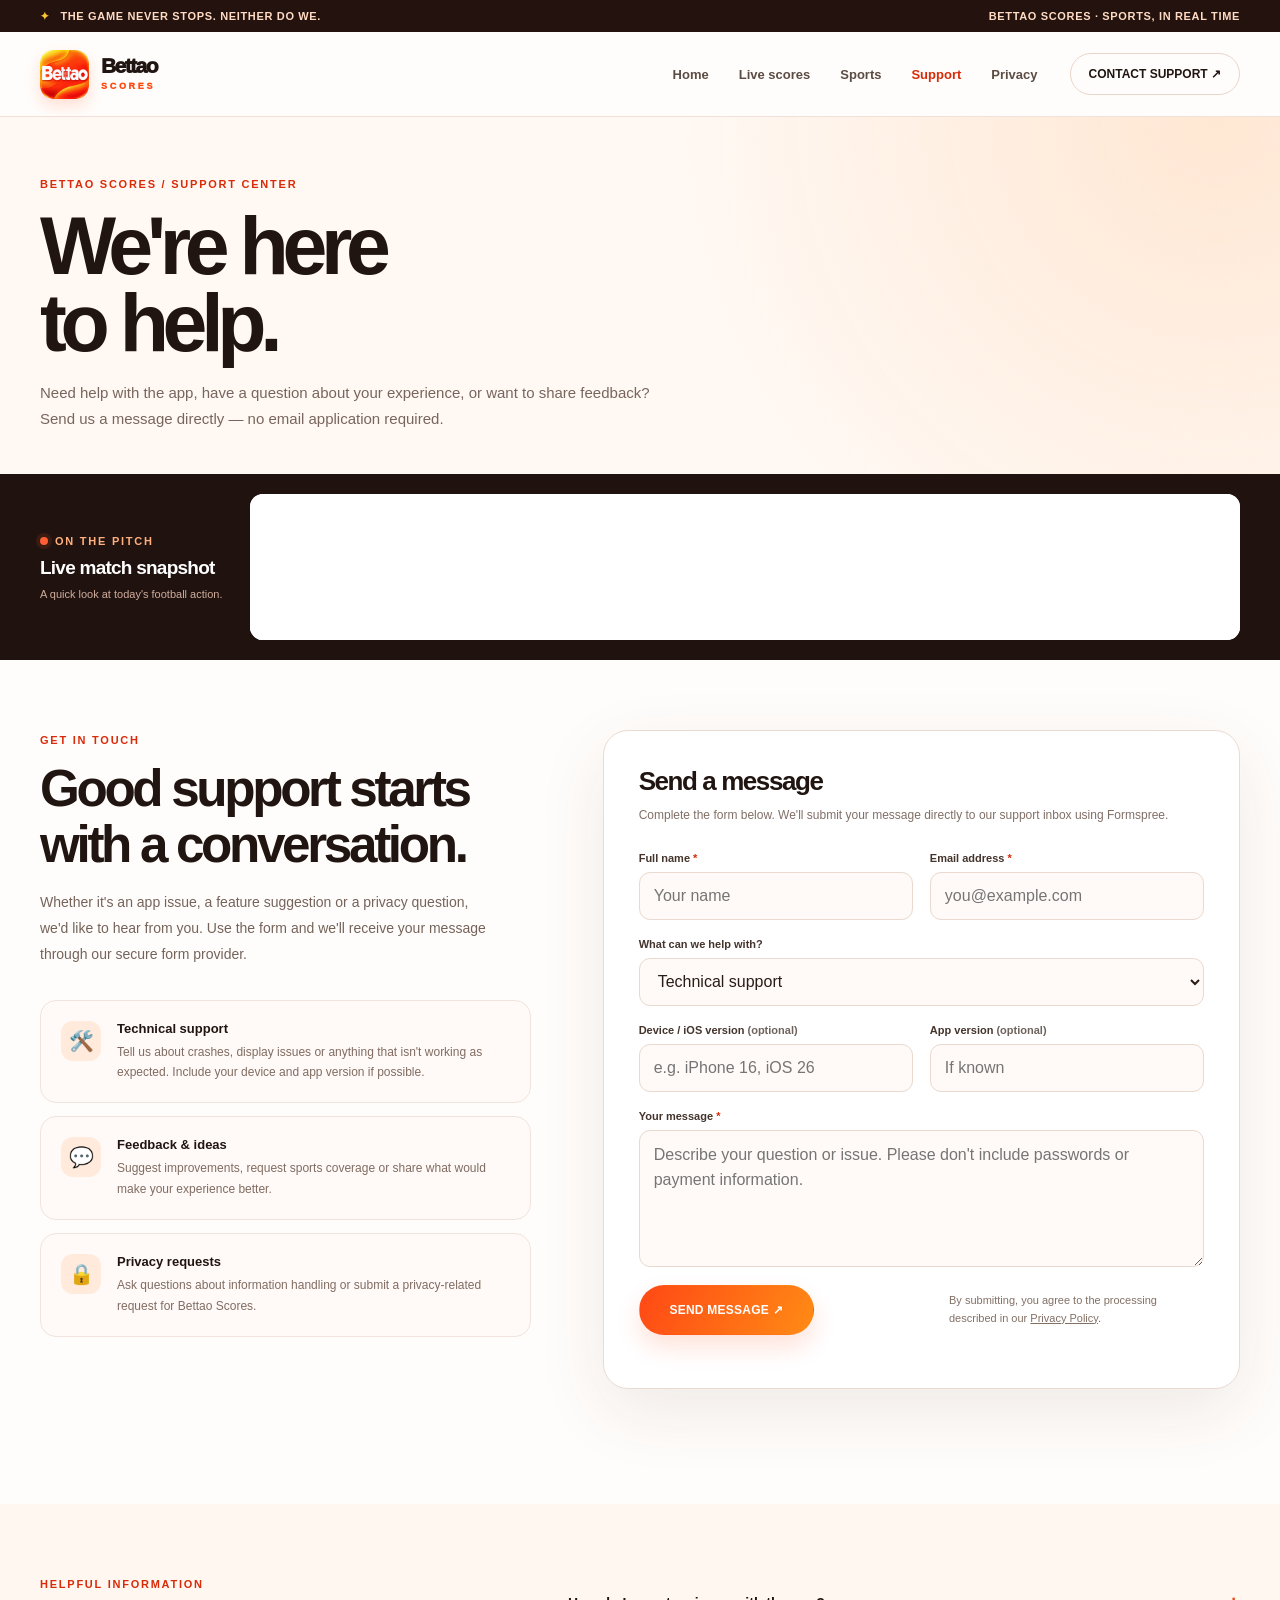
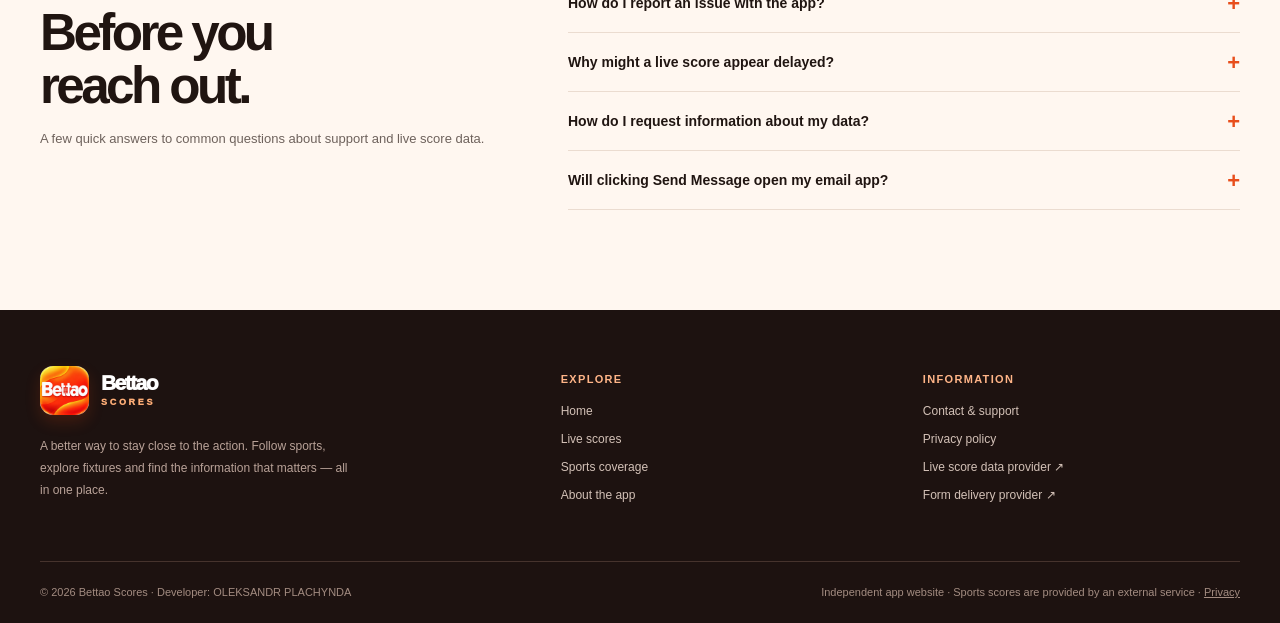
==== commit 14100a68: "Add files via upload" ====
--- a/contact.html
+++ b/contact.html
@@ -1,3 +1 @@
-<!DOCTYPE html>
-
-<html lang="en"><head><meta charset="utf-8"/><meta content="width=device-width,initial-scale=1" name="viewport"/><meta content="#fff5e8" name="theme-color"/><meta content="Get in touch with Betão Scores, developed by OLEKSANDR PLACHYNDA." name="description"/><meta content="website" property="og:type"/><meta content="Contact — Betão Scores" property="og:title"/><meta content="Get in touch with Betão Scores, developed by OLEKSANDR PLACHYNDA." property="og:description"/><meta content="promo-banner.webp" property="og:image"/><title>Contact — Betão Scores</title><link href="favicon.png" rel="icon" type="image/png"/><link href="apple-touch-icon.png" rel="apple-touch-icon"/><link href="styles.css" rel="stylesheet"/><script>document.documentElement.classList.add('js-ready')</script><script defer="" src="main.js"></script></head><body><header class="header"><div class="container header-inner"><a aria-label="Betão Scores home" class="brand" href="index.html"><span aria-hidden="true" class="brand-symbol brand-symbol-image"><img alt="" height="44" src="app-icon.webp" width="44"/></span><span class="brand-text">BETÃO<small>SCORES</small></span></a><nav aria-label="Main navigation" class="nav" id="site-nav"><a href="index.html">Home</a><a href="index.html#live">Live scores</a><a href="index.html#about">About</a><a aria-current="page" href="contact.html">Contact</a><a href="privacy.html">Privacy</a></nav><a class="pill-link" href="contact.html">GET IN TOUCH <span aria-hidden="true">↗</span></a><button aria-controls="site-nav" aria-expanded="false" aria-label="Toggle navigation" class="mobile-toggle" type="button">☰</button></div></header><main><section aria-label="Live sports scores" class="scores-section score-compact" id="live"><div class="container score-layout"><div class="score-aside"><div><div class="eyebrow"><span aria-hidden="true" class="live-dot"></span>LIVE DATA FEED</div><h2>Scores at a glance.</h2></div></div><div><div class="score-widget" data-score-widget=""><div class="score-widget-top"><div aria-label="Choose a sports league" class="score-tabs" role="group"><button aria-pressed="true" class="score-tab" data-league="football" type="button">⚽ Football</button><button aria-pressed="false" class="score-tab" data-league="basketball" type="button">🏀 NBA</button><button aria-pressed="false" class="score-tab" data-league="hockey" type="button">◉ NHL</button></div><div class="score-provider">BY <a href="https://www.realtimesportsapi.com/" rel="noopener noreferrer" target="_blank">REALTIME SPORTS API ↗</a></div></div><iframe class="score-iframe" loading="eager" referrerpolicy="strict-origin-when-cross-origin" src="https://www.realtimesportsapi.com/embed/scoreboard/premier-league" title="Premier League live scores, fixtures and results"></iframe></div><p class="score-note">Updates approximately every minute. Fixtures and recent results appear when no match is live. Data is indicative and may be delayed.</p></div></div></section><section class="contact-main"><div class="container contact-grid"><div class="contact-lead reveal"><div class="eyebrow section-label">BETÃO SCORES / GET IN TOUCH</div><h1>LET'S<br/><em>talk sport.</em></h1><p>Questions, feedback, or a conversation about Betão Scores? Start here. We'd be glad to hear what you have to say.</p><div class="contact-info"><div class="eyebrow">DEVELOPER</div><p>OLEKSANDR PLACHYNDA<br/>Betão Scores · betaoscores.com</p><p>Submit your message directly using the secure contact form. Messages are processed by our contact form service.</p></div><div class="contact-art"><img alt="Betão Scores official orange and yellow promotional banner" loading="eager" src="promo-banner.webp"/><span>EVERY CONVERSATION STARTS SOMEWHERE ↗</span></div></div><div class="contact-form reveal"><div class="form-heading"><h2>Send a message</h2><span>ALL FIELDS REQUIRED *</span></div><form id="contact-form"><div class="field"><label for="name">YOUR NAME *</label><input autocomplete="name" id="name" maxlength="120" name="name" placeholder="Your name" required="" type="text"/></div><div class="field"><label for="email">EMAIL ADDRESS *</label><input autocomplete="email" id="email" maxlength="180" name="email" placeholder="you@example.com" required="" type="email"/></div><div class="field"><label for="topic">TOPIC</label><select id="topic" name="topic"><option>General inquiry</option><option>App feedback</option><option>Privacy request</option><option>Other</option></select></div><div class="field"><label for="message">YOUR MESSAGE *</label><textarea id="message" maxlength="5000" minlength="5" name="message" placeholder="Tell us what's on your mind..." required=""></textarea></div><div class="form-actions"><button class="action-btn" type="submit">SEND MESSAGE ↗</button></div><p class="form-explain">Your message is sent through Formspree, our contact form delivery provider. No email application is needed. Please see our privacy policy.</p><p aria-live="polite" class="form-status" id="form-status" role="status"></p></form></div></div></section></main><footer class="footer"><div class="container"><div class="footer-top"><div><a aria-label="Betão Scores home" class="brand" href="index.html"><span aria-hidden="true" class="brand-symbol brand-symbol-image"><img alt="" height="44" src="app-icon.webp" width="44"/></span><span class="brand-text">BETÃO<small>SCORES</small></span></a><p class="footer-desc">A clearer view of the sporting world. Independent mobile product direction by OLEKSANDR PLACHYNDA.</p></div><div class="footer-links"><div><strong>Explore</strong><a href="index.html">Home</a><a href="index.html#live">Live scores</a><a href="index.html#about">Our approach</a></div><div><strong>Information</strong><a href="contact.html">Contact</a><a href="privacy.html">Privacy policy</a><a href="https://www.realtimesportsapi.com/" rel="noopener noreferrer" target="_blank">Score data provider ↗</a></div></div></div><div class="footer-bottom"><span>© 2026 Betão Scores · Developer: OLEKSANDR PLACHYNDA</span><span>Independent sports information experience · betaoscores.com</span></div></div></footer></body></html>+<!doctype html><html lang="en"><head><meta charset="utf-8"><meta name="viewport" content="width=device-width, initial-scale=1"><meta name="theme-color" content="#fff8f2"><meta name="color-scheme" content="light"><meta name="author" content="OLEKSANDR PLACHYNDA"><link rel="icon" type="image/png" href="favicon.png"><link rel="apple-touch-icon" href="apple-touch-icon.png"><link rel="stylesheet" href="styles.css"><script>document.documentElement.classList.add('js-ready')</script><script src="main.js" defer></script><title>Contact &amp; Support — Bettao Scores</title><meta name="description" content="Contact Bettao Scores support directly. Ask questions, report issues or send feedback through our secure message form."><meta property="og:title" content="Contact &amp; Support — Bettao Scores"><meta property="og:description" content="Contact Bettao Scores support directly. Ask questions, report issues or send feedback through our secure message form."><meta property="og:image" content="hero-banner.webp"><meta property="og:type" content="website"></head><body><div class="topbar"><div class="shell"><span><span class="spark">✦</span> THE GAME NEVER STOPS. NEITHER DO WE.</span><span class="topbar-right">BETTAO SCORES · SPORTS, IN REAL TIME</span></div></div><header class="header"><div class="shell header-inner"><a class="brand" href="index.html" aria-label="Bettao Scores homepage"><img src="app-icon.webp" width="49" height="49" alt=""><span class="brand-word">Bettao<small>SCORES</small></span></a><nav class="nav" id="site-nav" aria-label="Main navigation"><a href="index.html">Home</a><a href="index.html#live">Live scores</a><a href="index.html#sports">Sports</a><a href="contact.html" aria-current="page">Support</a><a href="privacy.html">Privacy</a></nav><a class="header-action" href="contact.html">CONTACT SUPPORT ↗</a><button class="menu-toggle" type="button" aria-label="Open navigation" aria-expanded="false" aria-controls="site-nav">☰</button></div></header><main><section class="inner-hero"><div class="shell"><span class="eyebrow orange">BETTAO SCORES / SUPPORT CENTER</span><h1>We're here<br>to help.</h1><p>Need help with the app, have a question about your experience, or want to share feedback? Send us a message directly — no email application required.</p></div></section><section class="compact-score" aria-label="Compact live sports scores"><div class="shell compact-inner"><div class="compact-title"><div><span class="eyebrow" style="color:#ffb07e"><span class="live-dot"></span>ON THE PITCH</span><strong>Live match snapshot</strong></div><p>A quick look at today's football action.</p></div><div class="compact-score-window"><iframe src="https://www.realtimesportsapi.com/embed/scoreboard/premier-league" title="Premier League live score snapshot from Realtime Sports API" loading="lazy" referrerpolicy="strict-origin-when-cross-origin"></iframe></div></div></section><section class="contact-section"><div class="shell contact-layout"><div class="contact-copy"><span class="eyebrow orange">GET IN TOUCH</span><h2>Good support starts with a conversation.</h2><p>Whether it's an app issue, a feature suggestion or a privacy question, we'd like to hear from you. Use the form and we'll receive your message through our secure form provider.</p><div class="help-list"><div class="help-item"><span class="icon">🛠️</span><div><strong>Technical support</strong><p>Tell us about crashes, display issues or anything that isn't working as expected. Include your device and app version if possible.</p></div></div><div class="help-item"><span class="icon">💬</span><div><strong>Feedback &amp; ideas</strong><p>Suggest improvements, request sports coverage or share what would make your experience better.</p></div></div><div class="help-item"><span class="icon">🔒</span><div><strong>Privacy requests</strong><p>Ask questions about information handling or submit a privacy-related request for Bettao Scores.</p></div></div></div></div><div class="contact-form-wrap"><h3>Send a message</h3><p class="intro">Complete the form below. We'll submit your message directly to our support inbox using Formspree.</p><form id="contact-form" action="https://formspree.io/f/xwlvrzkl" method="POST"><input type="text" name="_gotcha" tabindex="-1" autocomplete="off" class="sr-only" aria-hidden="true"><div class="form-grid"><div class="field"><label for="name">Full name <span class="req">*</span></label><input id="name" name="name" type="text" autocomplete="name" required maxlength="120" placeholder="Your name"></div><div class="field"><label for="email">Email address <span class="req">*</span></label><input id="email" name="email" type="email" autocomplete="email" required maxlength="200" placeholder="you@example.com"></div></div><div class="field"><label for="topic">What can we help with?</label><select id="topic" name="topic"><option value="Technical support">Technical support</option><option value="App feedback">App feedback</option><option value="Scores or coverage">Scores or coverage</option><option value="Privacy request">Privacy request</option><option value="General question">General question</option></select></div><div class="form-grid"><div class="field"><label for="device">Device / iOS version <span class="subtle">(optional)</span></label><input id="device" name="device" type="text" maxlength="120" placeholder="e.g. iPhone 16, iOS 26"></div><div class="field"><label for="appversion">App version <span class="subtle">(optional)</span></label><input id="appversion" name="appversion" type="text" maxlength="50" placeholder="If known"></div></div><div class="field"><label for="message">Your message <span class="req">*</span></label><textarea id="message" name="message" required minlength="10" maxlength="5000" placeholder="Describe your question or issue. Please don't include passwords or payment information."></textarea></div><div class="form-foot"><button type="submit" class="button hot">SEND MESSAGE ↗</button><span class="form-privacy">By submitting, you agree to the processing described in our <a href="privacy.html">Privacy Policy</a>.</span></div><p class="form-status" id="form-status" role="status" aria-live="polite"></p></form></div></div></section><section class="faq-section"><div class="shell faq-layout"><div><span class="eyebrow orange">HELPFUL INFORMATION</span><h2>Before you<br>reach out.</h2><p class="subtle" style="font-size:13px;line-height:1.8">A few quick answers to common questions about support and live score data.</p></div><div><details class="faq-item"><summary>How do I report an issue with the app?</summary><p>Choose “Technical support” in the form and describe what happened. Including your device model, iOS version, app version and the steps that led to the issue helps us understand it.</p></details><details class="faq-item"><summary>Why might a live score appear delayed?</summary><p>Live scores on this website are provided by a third-party sports data service and may update with a delay. Refresh intervals and available competitions depend on the provider.</p></details><details class="faq-item"><summary>How do I request information about my data?</summary><p>Select “Privacy request” in the contact form. Please don't send sensitive identification documents unless specifically requested through a secure process.</p></details><details class="faq-item"><summary>Will clicking Send Message open my email app?</summary><p>No. The form sends directly to our form-processing provider, Formspree, and displays a confirmation when your submission is accepted.</p></details></div></div></section></main><footer class="footer"><div class="shell"><div class="footer-grid"><div><a class="brand" href="index.html"><img src="app-icon.webp" width="49" height="49" alt=""><span class="brand-word">Bettao<small>SCORES</small></span></a><p class="footer-desc">A better way to stay close to the action. Follow sports, explore fixtures and find the information that matters — all in one place.</p></div><div><h4>Explore</h4><div class="footer-links"><a href="index.html">Home</a><a href="index.html#live">Live scores</a><a href="index.html#sports">Sports coverage</a><a href="index.html#about">About the app</a></div></div><div><h4>Information</h4><div class="footer-links"><a href="contact.html">Contact &amp; support</a><a href="privacy.html">Privacy policy</a><a href="https://www.realtimesportsapi.com/widgets" target="_blank" rel="noopener noreferrer">Live score data provider ↗</a><a href="https://formspree.io/" target="_blank" rel="noopener noreferrer">Form delivery provider ↗</a></div></div></div><div class="footer-bottom"><span>© 2026 Bettao Scores · Developer: OLEKSANDR PLACHYNDA</span><span>Independent app website · Sports scores are provided by an external service · <a href="privacy.html">Privacy</a></span></div></div></footer></body></html>
--- a/styles.css
+++ b/styles.css
@@ -1,120 +1,6 @@
-:root{--paper:#f3f4ef;--white:#fff;--ink:#10191c;--muted:#596466;--line:#d9ded9;--lime:#d3f66a;--deep:#0b1519;--serif:Georgia,'Times New Roman',serif;--sans:'Helvetica Neue',Helvetica,Arial,sans-serif;--radius:16px}*{box-sizing:border-box}html{scroll-behavior:smooth}body{margin:0;background:var(--paper);color:var(--ink);font-family:var(--sans);-webkit-font-smoothing:antialiased}img{display:block;width:100%}a{color:inherit;text-decoration:none}button,input,textarea,select{font:inherit}button{cursor:pointer}::selection{background:var(--lime);color:var(--deep)}:focus-visible{outline:3px solid #7d9c2c;outline-offset:4px}p{line-height:1.65}.container{width:min(1420px,calc(100% - 96px));margin-inline:auto}.eyebrow{font-size:11px;font-weight:750;letter-spacing:.19em;text-transform:uppercase}.section-label{display:flex;align-items:center;gap:12px;color:#52605e}.section-label:before{content:'';width:28px;height:1px;background:currentColor}.header{position:relative;z-index:30;background:var(--paper);border-bottom:1px solid var(--line)}.header-inner{height:85px;display:flex;align-items:center;justify-content:space-between;gap:30px}.brand{display:inline-flex;align-items:center;gap:12px;flex-shrink:0}.brand-symbol{width:38px;height:38px;background:var(--ink);border-radius:11px;color:var(--lime);display:grid;place-items:center;font-size:24px;font-weight:850;letter-spacing:-.13em;padding-right:4px}.brand-text{font-weight:850;font-size:18px;line-height:.9;letter-spacing:-.075em}.brand-text small{display:block;font-size:10px;font-weight:700;letter-spacing:.33em;margin-top:6px}.nav{display:flex;align-items:center;gap:34px}.nav a{font-size:12px;font-weight:700;transition:opacity .2s}.nav a:hover,.nav a[aria-current=page]{opacity:.55}.pill-link{display:inline-flex;align-items:center;justify-content:center;gap:18px;padding:14px 19px;border-radius:99px;background:var(--ink);color:var(--white);font-size:12px;font-weight:750;transition:transform .25s,background .25s}.pill-link:hover{background:#2e3b3b;transform:translateY(-2px)}.pill-link.light{background:var(--lime);color:var(--deep)}.pill-link.light:hover{background:#e0ffa0}.mobile-toggle{display:none;background:none;border:0;font-size:23px;color:var(--ink)}.scores-section{padding:25px 0 28px;background:#e9ece6;border-bottom:1px solid var(--line)}.score-layout{display:grid;grid-template-columns:260px minmax(0,1fr);gap:26px;align-items:stretch}.score-aside{padding:10px 0;display:flex;flex-direction:column;align-items:flex-start;justify-content:space-between}.score-aside h2{font-size:37px;line-height:1.02;letter-spacing:-.075em;margin:15px 0 8px}.score-aside p{font-size:12px;color:var(--muted);max-width:210px;margin:0}.live-dot{display:inline-block;width:7px;height:7px;background:#91c523;border-radius:50%;box-shadow:0 0 0 4px rgba(145,197,35,.13);margin-right:9px;vertical-align:1px;animation:pulse 2s infinite}.score-widget{min-width:0;border:1px solid #d4dad2;border-radius:14px;background:#fff;overflow:hidden;box-shadow:0 6px 30px rgba(19,31,30,.04)}.score-widget-top{height:47px;padding:0 16px;display:flex;align-items:center;justify-content:space-between;gap:8px;border-bottom:1px solid #e4e7e2}.score-tabs{display:flex;align-items:center;gap:5px}.score-tab{border:0;background:transparent;padding:9px 15px;border-radius:8px;color:#66706e;font-size:11px;font-weight:750;white-space:nowrap}.score-tab[aria-pressed=true]{background:#e7f3c5;color:#17250d}.score-provider{font-size:10px;color:#6c7673;white-space:nowrap}.score-provider a{text-decoration:underline;text-underline-offset:2px}.score-iframe{display:block;width:100%;height:217px;border:0;background:#fff;color-scheme:light}.score-note{font-size:10px;color:#687370;margin:10px 0 0}.score-compact{padding:12px 0}.score-compact .score-layout{grid-template-columns:185px minmax(0,1fr);gap:24px;align-items:center}.score-compact .score-aside{padding:0;justify-content:center}.score-compact .score-aside h2{font-size:25px;margin:7px 0 0}.score-compact .score-aside p,.score-compact .score-note{display:none}.score-compact .score-iframe{height:92px}.score-compact .score-widget-top{height:39px}.score-compact .score-tab{padding:6px 12px}.hero{background:var(--deep);color:#fff;position:relative;overflow:hidden;min-height:680px;display:flex;align-items:flex-end;isolation:isolate}.hero:before{content:'';position:absolute;inset:0;background:url('stadium.webp') center 49%/cover no-repeat;z-index:-2;transform:scale(1.02);animation:hero-in 1.8s cubic-bezier(.2,.8,.2,1) both}.hero:after{content:'';position:absolute;inset:0;z-index:-1;background:linear-gradient(90deg,rgba(5,14,18,.94) 0%,rgba(5,14,18,.56) 53%,rgba(5,14,18,.14) 100%),linear-gradient(0deg,rgba(4,13,17,.9),transparent 52%)}.hero-inner{padding-top:100px;padding-bottom:85px}.hero-tag{display:flex;align-items:center;gap:12px;color:#d7efaf;font-size:11px;letter-spacing:.2em;font-weight:750}.hero-tag span{display:inline-block;width:24px;height:1px;background:var(--lime)}.hero h1{font-size:clamp(70px,9.1vw,150px);font-weight:780;letter-spacing:-.092em;line-height:.86;max-width:1200px;margin:30px 0 38px}.hero h1 em{font-family:var(--serif);font-weight:400;letter-spacing:-.07em;color:var(--lime)}.hero-bottom{display:flex;align-items:end;justify-content:space-between;gap:30px}.hero-copy{max-width:450px;font-size:16px;line-height:1.7;color:#c8d0ce;margin:0}.hero-count{font-size:11px;letter-spacing:.12em;color:#b2bfbc;text-align:right}.hero-count strong{display:block;font-size:35px;color:#fff;letter-spacing:-.07em}.ticker-strip{background:var(--lime);padding:17px 0;overflow:hidden}.ticker-inner{display:flex;justify-content:space-between;align-items:center;gap:20px;font-size:11px;font-weight:800;letter-spacing:.16em;text-transform:uppercase}.ticker-inner span{white-space:nowrap}.ticker-inner i{font-size:18px;font-style:normal}.intro{padding:125px 0 120px}.intro-grid{display:grid;grid-template-columns:1.12fr .88fr;gap:10%;align-items:end}.display-title{font-size:clamp(48px,6vw,94px);line-height:.99;letter-spacing:-.085em;font-weight:700;margin:27px 0 0}.display-title em{font-family:var(--serif);font-weight:400}.intro-copy{max-width:445px;margin-left:auto}.intro-copy p{font-size:17px;line-height:1.8;color:#5a6463;margin:0 0 27px}.text-link{display:inline-flex;align-items:center;gap:12px;border-bottom:1px solid currentColor;padding-bottom:8px;font-weight:750;font-size:12px;transition:gap .25s}.text-link:hover{gap:22px}.feature-grid{margin-top:100px;display:grid;grid-template-columns:repeat(3,1fr);border-top:1px solid #cbd2cb}.feature{padding:35px 45px 10px 0;min-height:220px}.feature+.feature{border-left:1px solid #cbd2cb;padding-left:40px}.feature-number{font-size:11px;letter-spacing:.18em;color:#7a8580}.feature h3{font-size:25px;letter-spacing:-.06em;margin:31px 0 11px}.feature p{font-size:13px;color:#65706c;max-width:300px}.gallery{background:#0e1a1d;color:white;padding:100px 0 115px}.gallery-head{display:flex;justify-content:space-between;align-items:end;gap:40px;margin-bottom:48px}.gallery-head h2{font-size:clamp(45px,5.7vw,82px);letter-spacing:-.08em;line-height:1;margin:22px 0 0}.gallery-head p{max-width:320px;color:#a8b7b5;font-size:13px}.gallery-grid{display:grid;grid-template-columns:1.35fr 1fr;gap:20px}.image-card{position:relative;overflow:hidden;border-radius:12px;min-height:470px;background:#19292c}.image-card img{height:100%;object-fit:cover;transition:transform .8s cubic-bezier(.2,.7,.2,1)}.image-card:hover img{transform:scale(1.055)}.image-card:after{content:'';position:absolute;inset:0;background:linear-gradient(0deg,rgba(4,13,17,.78),transparent 45%);pointer-events:none}.image-card-content{position:absolute;left:30px;bottom:30px;z-index:1}.image-card-content small{font-size:10px;letter-spacing:.17em;color:#d0f28a}.image-card-content h3{font-size:33px;letter-spacing:-.07em;margin:8px 0 0}.statement{padding:135px 0;background:#e9ede7}.statement-grid{display:grid;grid-template-columns:1fr 1fr;gap:10%;align-items:center}.statement h2{font-size:clamp(50px,6vw,94px);line-height:1;letter-spacing:-.085em;margin:22px 0}.statement p{font-size:16px;max-width:420px;color:#5b6763}.statement-circle{margin-left:auto;width:min(100%,450px);aspect-ratio:1;border:1px solid #bcc7b9;border-radius:50%;display:grid;place-items:center;position:relative}.statement-circle:before{content:'';position:absolute;inset:10%;border:1px solid #bcc7b9;border-radius:50%}.statement-circle span{font-size:clamp(105px,17vw,240px);font-weight:750;letter-spacing:-.15em;line-height:1;color:#1d2b2b;transform:translateX(-.05em)}.cta{background:var(--lime);padding:85px 0}.cta-inner{display:flex;justify-content:space-between;align-items:end;gap:35px}.cta h2{font-size:clamp(45px,6vw,87px);letter-spacing:-.085em;line-height:.98;margin:15px 0 0}.footer{background:#0b1519;color:#f3f5ed;padding:62px 0 25px}.footer-top{display:flex;justify-content:space-between;gap:50px;align-items:start;padding-bottom:65px}.footer .brand-symbol{background:var(--lime);color:var(--deep)}.footer .brand-text{color:#fff}.footer-desc{color:#96a5a2;font-size:13px;max-width:290px;margin-top:20px}.footer-links{display:flex;gap:70px}.footer-links div{display:grid;gap:13px}.footer-links strong{font-size:11px;letter-spacing:.13em;color:#a2b2af;text-transform:uppercase;margin-bottom:5px}.footer-links a{font-size:13px}.footer-links a:hover{color:var(--lime)}.footer-bottom{border-top:1px solid #2d3b3d;padding-top:22px;display:flex;justify-content:space-between;gap:15px;font-size:11px;color:#91a09e}.contact-main{padding:66px 0 120px}.contact-grid{display:grid;grid-template-columns:.95fr 1.05fr;gap:8%;align-items:start}.contact-lead h1{font-size:clamp(65px,8vw,120px);line-height:.9;letter-spacing:-.095em;margin:25px 0}.contact-lead h1 em{font-family:var(--serif);font-weight:400}.contact-lead>p{font-size:16px;max-width:410px;color:#5e6965}.contact-info{margin-top:80px;border-top:1px solid #cbd1c9;padding-top:25px}.contact-info p{font-size:13px;max-width:350px;color:#626c68}.contact-form{background:#fff;border:1px solid #dce2d9;border-radius:16px;padding:38px;box-shadow:0 18px 60px rgba(10,28,23,.045)}.form-heading{display:flex;justify-content:space-between;align-items:center;margin-bottom:25px}.form-heading h2{font-size:25px;letter-spacing:-.06em;margin:0}.form-heading span{font-size:10px;color:#84918b}.field{margin:0 0 21px}.field label{display:block;font-size:11px;font-weight:750;margin-bottom:9px}.field input,.field textarea,.field select{width:100%;border:1px solid #d5ddd3;background:#f8f9f5;border-radius:8px;padding:15px 16px;font-size:14px;color:var(--ink);outline:none;transition:border .2s,box-shadow .2s}.field input:focus,.field textarea:focus,.field select:focus{border-color:#719728;box-shadow:0 0 0 3px #d6ef9e}.field textarea{resize:vertical;min-height:145px}.field input::placeholder,.field textarea::placeholder{color:#9aa59f}.form-actions{display:flex;gap:10px;flex-wrap:wrap}.action-btn{border:0;border-radius:9px;background:var(--ink);color:#fff;padding:16px 23px;font-size:12px;font-weight:750}.action-btn:hover{background:#344344}.action-btn.secondary{background:#eaf0e4;color:#172323}.form-explain{font-size:11px;color:#67746d;line-height:1.65;margin:17px 0 0}.form-status{font-size:12px;font-weight:700;min-height:18px;margin:10px 0 0}.contact-art{position:relative;min-height:330px;overflow:hidden;border-radius:12px;margin-top:90px}.contact-art img{height:330px;object-fit:cover;object-position:center}.contact-art span{position:absolute;left:26px;bottom:25px;color:white;font-size:11px;letter-spacing:.15em;font-weight:750}.policy-hero{background:#e7ece5;padding:94px 0 85px;border-bottom:1px solid #d5dcd2}.policy-hero h1{font-size:clamp(58px,8vw,116px);letter-spacing:-.09em;line-height:.94;margin:22px 0}.policy-hero p{max-width:630px;font-size:17px;color:#5b6761}.policy-date{font-size:11px;letter-spacing:.08em;color:#64716a;margin-top:35px}.policy-grid{display:grid;grid-template-columns:260px minmax(0,1fr);gap:9%;padding:75px 0 130px}.policy-nav{position:sticky;top:30px;align-self:start;display:grid;gap:16px;border-left:1px solid #cbd3c8;padding-left:24px}.policy-nav a{font-size:12px;color:#62716b}.policy-nav a:hover{color:#17231f}.policy-body{max-width:760px}.policy-body section{padding-bottom:34px;margin-bottom:36px;border-bottom:1px solid #d4dbd2;scroll-margin-top:30px}.policy-body h2{font-size:26px;letter-spacing:-.06em;margin:0 0 18px}.policy-body p,.policy-body li{font-size:14px;color:#4d5c56;line-height:1.9}.policy-body ul{padding-left:20px}.policy-body a{text-decoration:underline;text-underline-offset:3px}.policy-highlight{background:#e4ebdd;padding:22px 25px;border-left:3px solid #93bd45;border-radius:0 10px 10px 0}.policy-highlight p{margin:0}.reveal{opacity:1;transform:none}@media (prefers-reduced-motion:no-preference){.js-ready .reveal{opacity:0;transform:translateY(26px);transition:opacity .8s ease,transform .8s cubic-bezier(.2,.7,.2,1)}.js-ready .reveal.visible{opacity:1;transform:none}}@keyframes pulse{50%{box-shadow:0 0 0 7px rgba(145,197,35,.05)}}@keyframes hero-in{from{transform:scale(1.08);opacity:.55}to{transform:scale(1.02);opacity:1}}@media(max-width:1050px){.container{width:min(100% - 56px,1420px)}.nav{gap:20px}.score-layout{grid-template-columns:215px 1fr}.score-aside h2{font-size:32px}.hero{min-height:620px}.feature{padding-right:24px}.feature+.feature{padding-left:24px}.contact-grid{gap:5%}.policy-grid{gap:5%}}@media(max-width:760px){.container{width:calc(100% - 38px)}.header-inner{height:70px}.brand-symbol{width:34px;height:34px}.brand-text{font-size:16px}.mobile-toggle{display:block}.nav{display:none;position:absolute;top:70px;left:0;right:0;background:var(--paper);padding:20px;flex-direction:column;align-items:stretch;gap:0;border-bottom:1px solid var(--line);box-shadow:0 14px 22px rgba(0,0,0,.08)}.nav.open{display:flex}.nav a{padding:14px 0}.header .pill-link{display:none}.scores-section{padding:16px 0}.score-layout,.score-compact .score-layout{grid-template-columns:1fr;gap:13px}.score-aside{padding:0;display:flex;flex-direction:row;align-items:center;justify-content:space-between}.score-aside h2,.score-compact .score-aside h2{font-size:23px;margin:0}.score-aside p{display:none}.score-compact .score-aside .eyebrow{display:none}.score-widget-top{padding:0 9px}.score-provider{font-size:9px}.score-tab{padding:8px 10px}.score-iframe{height:170px}.score-compact .score-iframe{height:82px}.score-compact .score-widget-top{height:36px}.score-compact .score-layout{gap:9px}.score-compact .score-aside h2{font-size:19px}.hero{min-height:575px}.hero-inner{padding-top:90px;padding-bottom:50px}.hero h1{font-size:clamp(66px,13vw,105px);margin:25px 0}.hero-bottom{align-items:start;flex-direction:column}.hero-copy{font-size:14px}.hero-count{display:none}.ticker-inner{font-size:9px}.ticker-inner span:nth-of-type(3){display:none}.intro{padding:75px 0}.intro-grid,.statement-grid,.contact-grid,.policy-grid{grid-template-columns:1fr;gap:30px}.display-title{font-size:clamp(55px,11vw,85px)}.intro-copy{margin:0}.intro-copy p{font-size:15px}.feature-grid{grid-template-columns:1fr;margin-top:50px}.feature,.feature+.feature{padding:25px 0;border-left:0;border-bottom:1px solid #cbd2cb;min-height:unset}.feature h3{margin:14px 0 5px}.gallery{padding:70px 0}.gallery-head{display:block}.gallery-head h2{font-size:55px}.gallery-grid{grid-template-columns:1fr}.image-card{min-height:300px;height:340px}.statement{padding:75px 0}.statement-circle{margin:20px auto 0;width:min(320px,90%)}.cta{padding:65px 0}.cta-inner{align-items:start;flex-direction:column}.cta h2{font-size:55px}.footer-top,.footer-bottom{flex-direction:column;gap:25px}.footer-links{gap:55px}.contact-main{padding:45px 0 85px}.contact-lead h1{font-size:78px}.contact-info{margin-top:35px}.contact-form{padding:23px}.contact-art{margin-top:35px;min-height:230px}.contact-art img{height:240px}.policy-hero{padding:70px 0 65px}.policy-hero h1{font-size:70px}.policy-grid{padding:50px 0 80px}.policy-nav{position:static;display:flex;overflow-x:auto;white-space:nowrap;border-left:0;border-bottom:1px solid var(--line);padding:0 0 15px;gap:20px}.policy-body h2{font-size:23px}}@media(max-width:390px){.score-provider{display:none}.hero h1{font-size:63px}.contact-lead h1{font-size:68px}.score-tab{font-size:10px}.footer-links{gap:28px}}@media(prefers-reduced-motion:reduce){*,*:before,*:after{animation:none!important;transition:none!important;scroll-behavior:auto!important}}
-
-
-/* BETÃO SCORES — official orange / gold visual identity, adapted from supplied assets */
-:root {
-  --paper:#fff7ed;
-  --white:#fffdf9;
-  --ink:#2b1614;
-  --muted:#806660;
-  --line:#f1dccc;
-  --lime:#ffbd24;
-  --deep:#2a0c11;
-  --radius:18px;
-}
-body { background:var(--paper); }
-::selection { background:#ffca23; color:#321313; }
-:focus-visible { outline-color:#f05a13; }
-.header { background:#fff9f2; border-bottom:1px solid #f1d7c5; }
-.brand-symbol-image { width:44px;height:44px;border-radius:12px;background:transparent;padding:0;overflow:hidden;box-shadow:0 4px 14px rgba(244,80,9,.17); }
-.brand-symbol-image img { display:block;width:100%;height:100%;object-fit:cover; }
-.brand-text { color:#37140f;letter-spacing:-.065em; }
-.brand-text small { color:#ed5c16; }
-.nav a:hover,.nav a[aria-current=page] { color:#e95613;opacity:1; }
-.pill-link { background:linear-gradient(115deg,#f23b13,#fa7606);box-shadow:0 7px 21px rgba(237,71,13,.17); }
-.pill-link:hover { background:linear-gradient(115deg,#dd2e0e,#ec5905); }
-.pill-link.light { background:#ffd348;color:#3a150e; }
-.pill-link.light:hover { background:#ffdf74; }
-.scores-section { background:#fff0df;border-bottom-color:#f0d2bc; }
-.score-aside h2 { color:#3b1916; }
-.score-aside p,.score-note { color:#856d64; }
-.live-dot { background:#ff5814;box-shadow:0 0 0 5px rgba(255,105,15,.10); }
-.score-widget { background:#fffdfa;border:1px solid #f1d2bc;box-shadow:0 7px 28px rgba(118,43,19,.055); }
-.score-widget-top { border-bottom:1px solid #f7e6da; }
-.score-tab[aria-pressed=true] { background:#ffead2;color:#b93910; }
-.score-tab:hover { background:#fff0df; }
-.score-provider a { color:#c54c1c; }
-.hero.hero-branded { display:block;min-height:0;background:#fa490a;overflow:hidden;position:relative;isolation:auto; }
-.hero.hero-branded::before,.hero.hero-branded::after { display:none; }
-.hero-banner { display:block;width:100%;height:auto;aspect-ratio:8/3;object-fit:cover;object-position:center; }
-.hero-caption { background:linear-gradient(100deg,#fc420d,#f96c06 50%,#ffab06);color:#fff9ef;border-top:1px solid rgba(255,255,255,.3); }
-.hero-caption-inner { display:flex;justify-content:space-between;align-items:center;gap:18px;padding-top:16px;padding-bottom:16px; }
-.hero-caption-kicker { font-size:10px;font-weight:800;letter-spacing:.18em; }
-.hero-caption-text { font-family:Georgia,serif;font-size:18px;font-style:italic; }
-.ticker-strip { background:#ffcd34;color:#4a1c0e; }
-.section-label { color:#bb572f; }
-.intro { background:#fff8f1; }
-.intro-copy p,.feature p,.statement p { color:#80665d; }
-.feature-grid { border-top-color:#efd6c5; }
-.feature+.feature { border-left-color:#efd6c5; }
-.feature-number { color:#c56d44; }
-.text-link { color:#c74215; }
-.gallery { background:radial-gradient(ellipse at 90% 0%,#76250f 0%,#2d0d13 54%,#210c11 100%); }
-.gallery-head p { color:#e2bcb0; }
-.image-card { background:#4c1b1a;border:1px solid rgba(255,174,83,.22); }
-.image-card:after { background:linear-gradient(0deg,rgba(43,10,12,.92),transparent 55%); }
-.image-card-content small { color:#ffcf6a; }
-.statement { background:#ffeddb; }
-.statement-circle { border-color:#f2bb92; }
-.statement-circle::before { border-color:#f2bb92; }
-.statement-app-icon { padding:14%;border-color:#f4c5a2;background:radial-gradient(circle,#fff9f0 10%,#ffe2c4 100%); }
-.statement-app-icon::before { display:none; }
-.statement-app-icon img { width:100%;height:100%;object-fit:contain;border-radius:24%;filter:drop-shadow(0 20px 25px rgba(186,55,13,.20)); }
-.cta { background:linear-gradient(112deg,#ffba16 0%,#ff8b07 38%,#ff4b11 100%);color:#36110d; }
-.cta .pill-link { background:#39140f;color:#fff7eb;box-shadow:0 8px 24px rgba(83,23,8,.25); }
-.cta .pill-link:hover { background:#632114; }
-.footer { background:#290c12;color:#fff5ec; }
-.footer .brand-symbol { background:transparent; }
-.footer .brand-text { color:#fff5ec; }
-.footer .brand-text small { color:#ffb260; }
-.footer-desc,.footer-bottom { color:#d0a69d; }
-.footer-links strong { color:#e7b7a4; }
-.footer-links a:hover { color:#ffb542; }
-.footer-bottom { border-top-color:#67332c; }
-.contact-main { background:#fff8f1; }
-.contact-lead>p,.contact-info p { color:#80645c; }
-.contact-info { border-top-color:#f0d2bd; }
-.contact-form { background:#fffdf9;border-color:#f1d7c6;box-shadow:0 18px 60px rgba(120,43,12,.06); }
-.field input,.field textarea,.field select { background:#fff9f3;border-color:#efd8c6; }
-.field input:focus,.field textarea:focus,.field select:focus { border-color:#f46b24;box-shadow:0 0 0 3px #ffe0bf; }
-.field input::placeholder,.field textarea::placeholder { color:#b49a8d; }
-.action-btn { background:linear-gradient(115deg,#f34015,#f67a0b); }
-.action-btn:hover { background:#cf3b12; }
-.action-btn.secondary { background:#ffeddb;color:#74331a; }
-.form-explain { color:#896c61; }
-.contact-art { background:#fc4d0a;box-shadow:0 14px 38px rgba(132,44,9,.11); }
-.contact-art img { object-position:center; }
-.contact-art::after { content:'';position:absolute;inset:45% 0 0;background:linear-gradient(0deg,rgba(79,15,8,.72),transparent);pointer-events:none; }
-.contact-art span { z-index:1; }
-.policy-hero { background:linear-gradient(120deg,#fff5e8 0%,#ffead5 72%,#ffd4a9 100%);border-bottom-color:#f0cdb2;position:relative; }
-.policy-brand-icon { width:76px;height:76px;object-fit:cover;border-radius:20px;box-shadow:0 9px 27px rgba(218,78,20,.22);margin-bottom:24px; }
-.policy-hero p { color:#785d56; }
-.policy-date { color:#a35c40; }
-.policy-nav { border-left-color:#e9cbb8; }
-.policy-nav a { color:#906b5c; }
-.policy-nav a:hover { color:#d64716; }
-.policy-body section { border-bottom-color:#efd9c8; }
-.policy-body p,.policy-body li { color:#70584f; }
-.policy-highlight { background:#fff0df;border-left-color:#ff811b; }
-@media (max-width:760px) {
-  .brand-symbol-image { width:38px;height:38px;border-radius:11px; }
-  .nav { background:#fff9f2;border-bottom-color:#efd7c7; }
-  .hero.hero-branded { min-height:0; }
-  .hero-banner { width:100%;height:auto;aspect-ratio:8/3;object-fit:cover; }
-  .hero-caption-inner { flex-direction:column;align-items:flex-start;gap:6px;padding-top:13px;padding-bottom:13px; }
-  .hero-caption-kicker { font-size:9px; }
-  .hero-caption-text { font-size:16px; }
-  .feature+.feature { border-left:0;border-bottom-color:#efd6c5; }
-  .statement-app-icon { width:min(320px,90%); }
-  .policy-brand-icon { width:60px;height:60px;border-radius:16px; }
-}
-@media (max-width:480px) {
-  .hero-banner { height:270px;aspect-ratio:auto;object-fit:cover;object-position:72% center; }
-  .hero-caption-kicker { font-size:8px;letter-spacing:.12em; }
-  .hero-caption-text { font-size:15px; }
-}
-
-.hero-picture{display:block;width:100%}
-@media(max-width:600px){.hero-banner{height:auto!important;aspect-ratio:900/1465!important;object-fit:contain!important;object-position:center!important}}
-
-@media(max-width:760px){.contact-form{order:1}.contact-lead{order:2}.contact-main{padding-top:22px}}
+@import url('');
+:root{--ink:#201511;--muted:#6e625c;--orange:#ff4a10;--deep:#d92b09;--gold:#ffc433;--cream:#fff8f2;--paper:#fffdfb;--line:#f0e2d9;--black:#191311;--radius:24px;--shadow:0 22px 70px rgba(79,29,9,.09)}
+*{box-sizing:border-box}html{scroll-behavior:smooth;scroll-padding-top:105px}body{margin:0;background:var(--paper);color:var(--ink);font-family:Inter,ui-sans-serif,-apple-system,BlinkMacSystemFont,'Segoe UI',sans-serif;-webkit-font-smoothing:antialiased}a{color:inherit;text-decoration:none}button,input,textarea,select{font:inherit}button{cursor:pointer}img{max-width:100%;display:block}::selection{background:#ffb15b;color:#291004}.shell{width:min(1320px,calc(100% - 80px));margin:auto}.wide{width:min(1740px,calc(100% - 60px));margin:auto}.eyebrow{font-size:11px;font-weight:850;letter-spacing:.16em;text-transform:uppercase}.eyebrow.orange{color:var(--deep)}.subtle{color:var(--muted)}.topbar{background:#23120d;color:#ffdbc4;font-size:11px;font-weight:650;letter-spacing:.06em}.topbar .shell{min-height:32px;display:flex;justify-content:space-between;align-items:center;gap:15px}.topbar .spark{color:var(--gold);padding-right:7px}.topbar a:hover{color:white}.header{background:rgba(255,253,251,.96);border-bottom:1px solid var(--line);position:sticky;top:0;z-index:30;backdrop-filter:blur(18px)}.header-inner{min-height:84px;display:flex;align-items:center;gap:32px}.brand{display:flex;align-items:center;gap:12px;flex-shrink:0}.brand img{width:49px;height:49px;border-radius:13px;box-shadow:0 7px 15px #fc4b102b}.brand-word{font-size:21px;font-weight:930;letter-spacing:-.075em;line-height:.84}.brand-word small{display:block;letter-spacing:.3em;font-size:9px;margin-top:8px;color:var(--orange)}.nav{display:flex;gap:30px;align-items:center;margin-left:auto}.nav a{font-size:13px;font-weight:720;color:#5b4c44;transition:color .2s}.nav a:hover,.nav a[aria-current=page]{color:var(--deep)}.header-action{border:1px solid #e9d4c8;padding:13px 18px;border-radius:100px;font-size:12px;font-weight:820;white-space:nowrap}.header-action:hover{background:var(--ink);color:white}.menu-toggle{display:none;background:none;border:0;font-size:26px}.button{display:inline-flex;align-items:center;justify-content:center;gap:14px;min-height:50px;border-radius:100px;padding:0 24px;font-weight:850;font-size:12px;letter-spacing:.02em;border:1px solid transparent;transition:transform .2s,background .2s,box-shadow .2s}.button:hover{transform:translateY(-2px)}.button.primary{background:var(--ink);color:white}.button.primary:hover{background:#402318}.button.hot{background:linear-gradient(115deg,#ff4815,#ff8b15);color:white;box-shadow:0 12px 25px #f74d162a}.button.outline{border-color:#ddc8bc;background:white}.button.white{background:white;color:var(--ink)}.button:disabled{opacity:.6;cursor:wait;transform:none}.hero{padding:60px 0 0;overflow:hidden;background:radial-gradient(circle at 78% 4%,#fff1de 0,transparent 37%),linear-gradient(#fffdfb,#fff7ef)}.hero-heading{display:grid;grid-template-columns:1.4fr .65fr;gap:65px;align-items:end;margin-bottom:33px}.hero h1{font-size:clamp(52px,6.6vw,111px);line-height:.91;letter-spacing:-.09em;font-weight:950;margin:14px 0 0;max-width:1020px}.hero h1 em{font-style:normal;background:linear-gradient(90deg,#f43815,#ff9615);background-clip:text;color:transparent}.hero-side{padding-bottom:7px}.hero-side p{color:#71635c;font-size:15px;line-height:1.8;margin:0 0 22px}.hero-visual{position:relative;border-radius:30px;overflow:hidden;background:#ef480a;box-shadow:0 28px 80px #d74e1a25}.hero-visual img{width:100%;aspect-ratio:2048/877;object-fit:cover}.hero-visual::after{content:'';position:absolute;inset:58% 0 0;background:linear-gradient(transparent,rgba(55,14,0,.45));pointer-events:none}.hero-visual-footer{position:absolute;bottom:24px;left:27px;right:27px;z-index:1;display:flex;align-items:center;justify-content:space-between;gap:12px;color:white}.hero-visual-footer span{font-size:11px;font-weight:800;letter-spacing:.12em;text-transform:uppercase}.hero-visual-footer strong{font-size:11px;letter-spacing:.07em;border:1px solid #ffffff66;border-radius:50px;padding:11px 16px;background:#39170b45}.metric-strip{display:grid;grid-template-columns:repeat(4,1fr);gap:0;border-bottom:1px solid var(--line);padding:26px 0}.metric{display:flex;gap:13px;align-items:center;padding:12px 23px;border-right:1px solid var(--line)}.metric:first-child{padding-left:0}.metric:last-child{border-right:0}.metric-icon{font-size:25px}.metric strong{display:block;font-size:13px;font-weight:870}.metric span:last-child{display:block;font-size:11px;color:#8d7a6e;margin-top:5px}.section{padding:106px 0}.section-heading{display:flex;justify-content:space-between;align-items:end;gap:40px;margin-bottom:37px}.section-heading h2{font-size:clamp(37px,4.4vw,69px);line-height:1.02;letter-spacing:-.073em;margin:13px 0 0;font-weight:940}.section-heading p{font-size:14px;line-height:1.85;max-width:365px;color:var(--muted);margin:0 0 4px}.score-section{padding:80px 0 94px;background:#1d1210;color:#fff9f5;position:relative;overflow:hidden}.score-section:before{content:'';position:absolute;inset:-170px -100px auto auto;width:650px;height:500px;border-radius:50%;background:#ff4d0b;filter:blur(190px);opacity:.15;pointer-events:none}.score-section .section-heading p{color:#bea79a}.live-dot{display:inline-block;background:#ff5e32;width:8px;height:8px;border-radius:50%;margin-right:7px;box-shadow:0 0 0 4px #ff60331c;animation:pulse 2s infinite}@keyframes pulse{50%{box-shadow:0 0 0 9px #ff603300}}.score-toolbar{display:flex;gap:9px;flex-wrap:wrap;margin-bottom:25px}.score-filter{border:1px solid #59423a;background:#2b1d18;color:#d9c5b9;padding:12px 19px;border-radius:99px;font-weight:780;font-size:12px}.score-filter:hover{border-color:#f97943}.score-filter[aria-pressed=true]{background:linear-gradient(110deg,#ff4b12,#ff9018);border-color:transparent;color:white}.score-grid{display:grid;grid-template-columns:repeat(3,minmax(0,1fr));gap:16px}.score-card{background:#fffaf7;border-radius:17px;overflow:hidden;color:#201511;border:1px solid #fff5f0;box-shadow:0 10px 25px #0905041a;min-width:0}.score-card[hidden]{display:none!important}.score-card-head{display:flex;align-items:center;justify-content:space-between;gap:8px;padding:17px 19px 14px;border-bottom:1px solid #f2e9e3}.score-card-head strong{font-size:13px;font-weight:870;letter-spacing:-.015em}.score-card-head span{font-size:10px;color:#ad6d48;font-weight:830;letter-spacing:.08em;text-transform:uppercase}.score-card iframe{display:block;width:100%;height:350px;border:0;background:#fff}.score-card .provider-note{border-top:1px solid #f4ebe5;padding:10px 17px;font-size:10px;color:#83726a}.provider-note a{text-decoration:underline;text-underline-offset:2px}.score-bottom{display:flex;justify-content:space-between;align-items:center;gap:20px;margin-top:22px;font-size:12px;color:#c7b2a6}.score-bottom a{color:#ffc8a0;text-decoration:underline;text-underline-offset:3px}.category-grid{display:grid;grid-template-columns:repeat(3,1fr);gap:18px}.category-card{border-radius:25px;overflow:hidden;position:relative;background:#fa4c11;min-height:465px;isolation:isolate}.category-card img{height:100%;width:100%;object-fit:cover;position:absolute;inset:0;transition:transform .6s}.category-card:hover img{transform:scale(1.04)}.category-card::after{content:'';position:absolute;inset:48% 0 0;background:linear-gradient(transparent,rgba(29,10,6,.8));z-index:1}.category-card-content{position:absolute;bottom:29px;left:27px;right:27px;z-index:2;color:white}.category-card h3{font-size:31px;letter-spacing:-.055em;margin:9px 0 8px}.category-card p{font-size:12px;line-height:1.65;max-width:300px;color:#fff4ec;margin:0}.category-card .tag{font-size:10px;font-weight:900;letter-spacing:.13em;color:#ffdd92}.product-band{background:#fff0e4;padding:95px 0}.product-grid{display:grid;grid-template-columns:1fr 1fr;gap:65px;align-items:center}.product-visual{background:linear-gradient(130deg,#ff5819,#ffb51e);padding:13px;border-radius:26px;box-shadow:var(--shadow)}.product-visual img{width:100%;border-radius:17px}.product-copy h2{font-size:clamp(41px,4.6vw,72px);letter-spacing:-.078em;line-height:1.03;margin:14px 0 23px}.product-copy p{color:#725b50;font-size:15px;line-height:1.85;max-width:470px}.feature-list{list-style:none;padding:0;margin:26px 0 32px}.feature-list li{display:flex;gap:12px;align-items:flex-start;padding:10px 0;font-size:13px;font-weight:680}.feature-list li span{color:#f55c18;font-size:17px}.info-tiles{display:grid;grid-template-columns:repeat(3,1fr);gap:16px}.info-tile{background:#fff9f4;border:1px solid #f0e4dc;border-radius:20px;padding:27px}.info-tile .number{color:var(--orange);font-size:12px;font-weight:950}.info-tile h3{font-size:19px;letter-spacing:-.04em;margin:21px 0 10px}.info-tile p{font-size:13px;color:var(--muted);line-height:1.75;margin:0}.cta-band{padding:72px 0;background:linear-gradient(115deg,#ff4315,#ff8d18);color:white}.cta-inner{display:flex;align-items:center;justify-content:space-between;gap:40px}.cta-inner h2{font-size:clamp(34px,4.1vw,60px);line-height:1.02;letter-spacing:-.065em;margin:8px 0}.cta-inner p{font-size:14px;color:#fff4e8;max-width:550px;line-height:1.7}.footer{background:#1d1210;color:#f5e9df;padding:56px 0 25px}.footer-grid{display:grid;grid-template-columns:1.5fr 1fr 1fr;gap:45px;padding-bottom:48px}.footer .brand-word{color:white}.footer .brand-word small{color:#ffae77}.footer-desc{color:#b9a298;font-size:12px;line-height:1.85;max-width:320px;margin-top:20px}.footer h4{font-size:11px;letter-spacing:.12em;text-transform:uppercase;color:#ffb588;margin:7px 0 19px}.footer-links{display:grid;gap:14px}.footer-links a{font-size:12px;color:#d3c1b7}.footer-links a:hover{color:white}.footer-bottom{border-top:1px solid #46332d;padding-top:24px;display:flex;justify-content:space-between;gap:20px;font-size:11px;color:#a38c81}.footer-bottom a{text-decoration:underline}.inner-hero{padding:57px 0 42px;background:radial-gradient(circle at 95% 0,#ffe7d3,transparent 42%),#fff8f3}.inner-hero h1{font-size:clamp(44px,6.3vw,88px);line-height:.96;letter-spacing:-.078em;margin:16px 0 17px}.inner-hero p{color:#78665e;font-size:15px;line-height:1.75;max-width:630px;margin:0}.compact-score{background:#20130f;padding:20px 0;color:white}.compact-inner{display:grid;grid-template-columns:190px minmax(0,1fr);align-items:center;gap:20px}.compact-title strong{display:block;font-size:19px;letter-spacing:-.04em;margin-top:8px}.compact-title p{font-size:11px;color:#cfad9e;line-height:1.6;margin:7px 0 0}.compact-score-window{height:146px;background:#fff;border-radius:13px;overflow:hidden;display:flex;align-items:stretch;position:relative}.compact-score-window iframe{border:0;width:100%;height:100%;background:#fff}.contact-section{padding:70px 0 115px}.contact-layout{display:grid;grid-template-columns:minmax(0,.87fr) minmax(0,1.13fr);gap:72px;align-items:start}.contact-copy h2{font-size:clamp(33px,4vw,55px);letter-spacing:-.065em;line-height:1.08;margin:13px 0 18px}.contact-copy>p{color:#75635a;line-height:1.85;font-size:14px;max-width:460px}.help-list{display:grid;gap:13px;margin-top:32px}.help-item{display:flex;gap:16px;padding:20px;border:1px solid #f0e4dc;border-radius:16px;background:#fffaf7}.help-item .icon{width:40px;height:40px;display:grid;place-items:center;flex-shrink:0;border-radius:12px;background:#ffeadb;font-size:20px}.help-item strong{font-size:13px;display:block}.help-item p{font-size:12px;color:#806c62;line-height:1.7;margin:6px 0 0}.contact-form-wrap{background:#fff;border:1px solid #eadbd2;border-radius:25px;padding:35px;box-shadow:var(--shadow)}.contact-form-wrap h3{font-size:26px;letter-spacing:-.055em;margin:0 0 8px}.contact-form-wrap .intro{font-size:12px;color:#816f66;line-height:1.7;margin:0 0 26px}.form-grid{display:grid;grid-template-columns:1fr 1fr;gap:17px}.field{display:grid;gap:8px;margin-bottom:18px}.field label{font-size:11px;font-weight:830;color:#44342c}.field label .req{color:var(--deep)}.field input,.field textarea,.field select{width:100%;background:#fffaf7;border:1px solid #e9d9ce;border-radius:11px;min-height:48px;padding:12px 14px;color:#281c16;outline:0;transition:border-color .2s,box-shadow .2s}.field textarea{min-height:137px;resize:vertical;line-height:1.55}.field input:focus,.field textarea:focus,.field select:focus{border-color:#ff7b35;box-shadow:0 0 0 3px #ff78301f}.form-foot{display:flex;gap:15px;align-items:center;justify-content:space-between;flex-wrap:wrap}.form-foot .button{min-width:175px}.form-privacy{font-size:11px;color:#827065;line-height:1.6;max-width:255px}.form-privacy a{text-decoration:underline}.form-status{font-size:12px;font-weight:700;line-height:1.7;margin:18px 0 0;min-height:0}.form-status[data-state=success]{color:#177343}.form-status[data-state=error]{color:#b92b20}.faq-section{padding:70px 0 100px;background:#fff7f0}.faq-layout{display:grid;grid-template-columns:1fr 1.5fr;gap:80px}.faq-layout h2{font-size:clamp(36px,4vw,60px);letter-spacing:-.07em;line-height:1.05;margin:14px 0}.faq-item{border-bottom:1px solid #ebdcd0}.faq-item summary{font-size:14px;font-weight:820;cursor:pointer;list-style:none;padding:21px 30px 21px 0;position:relative}.faq-item summary::-webkit-details-marker{display:none}.faq-item summary:after{content:'+';position:absolute;right:0;font-size:22px;top:17px;color:#e84e1b}.faq-item[open] summary:after{content:'−'}.faq-item p{color:#79665c;font-size:13px;line-height:1.8;margin:0 0 22px}.privacy-hero{padding:75px 0 50px;background:#fff7f0;border-bottom:1px solid #f0e1d8}.privacy-hero h1{font-size:clamp(45px,6.5vw,88px);letter-spacing:-.085em;margin:14px 0 15px;line-height:1}.privacy-hero p{color:#77645b;line-height:1.8;font-size:14px;max-width:710px}.policy-meta{display:flex;flex-wrap:wrap;gap:11px;margin-top:25px}.policy-meta span{background:white;border:1px solid #ecd9ce;border-radius:100px;padding:10px 16px;font-size:11px;font-weight:750}.policy-layout{display:grid;grid-template-columns:245px minmax(0,760px);gap:80px;padding:72px 0 110px;align-items:start}.policy-toc{position:sticky;top:122px;display:grid;gap:5px}.policy-toc span{font-size:10px;font-weight:850;letter-spacing:.14em;color:#aa8774;text-transform:uppercase;margin-bottom:10px}.policy-toc a{font-size:12px;color:#806b60;padding:10px 0;border-bottom:1px solid #f0e6e0}.policy-toc a:hover{color:#df4d18}.policy-content section{padding:0 0 29px;margin-bottom:31px;border-bottom:1px solid #eee3dd}.policy-content h2{font-size:23px;letter-spacing:-.04em;margin:0 0 15px}.policy-content p,.policy-content li{font-size:13px;line-height:1.95;color:#675950}.policy-content ul{padding-left:20px}.policy-content a{text-decoration:underline;text-underline-offset:3px}.policy-alert{padding:19px 22px;border-left:3px solid #f26421;background:#fff6ef;border-radius:0 13px 13px 0;margin:24px 0;font-size:13px;line-height:1.8;color:#695448}.sr-only{position:absolute;width:1px;height:1px;padding:0;margin:-1px;overflow:hidden;clip:rect(0,0,0,0);white-space:nowrap;border:0}.reveal{opacity:0;transform:translateY(15px);transition:opacity .6s ease,transform .6s ease}.reveal.visible{opacity:1;transform:none}
+@media(max-width:1100px){.shell{width:min(100% - 50px,1320px)}.wide{width:calc(100% - 40px)}.nav{gap:16px}.hero-heading{gap:30px}.score-grid{grid-template-columns:repeat(2,minmax(0,1fr))}.category-card{min-height:380px}.contact-layout{gap:35px}.policy-layout{gap:40px}}
+@media(max-width:760px){.topbar .shell{justify-content:center}.topbar .topbar-right{display:none}.shell,.wide{width:calc(100% - 34px)}.header-inner{min-height:72px;gap:10px}.brand img{width:41px;height:41px;border-radius:11px}.brand-word{font-size:18px}.header-action{margin-left:auto;padding:10px 12px;font-size:10px}.menu-toggle{display:block;font-size:23px;padding:8px;margin-left:3px}.nav{display:none;position:absolute;top:100%;left:0;right:0;background:#fffaf6;border-bottom:1px solid #edd9cb;padding:18px 22px 24px;box-shadow:0 12px 25px #3c180b14;flex-direction:column;align-items:stretch;gap:0}.nav.open{display:flex}.nav a{padding:13px 0;border-bottom:1px solid #f4e7dd}.hero{padding:42px 0 0}.hero-heading{display:block;margin-bottom:27px}.hero h1{font-size:clamp(47px,11vw,80px);margin-top:14px}.hero-side{margin-top:20px}.hero-side p{font-size:13px;margin-bottom:16px}.hero-visual{border-radius:19px}.hero-visual img{aspect-ratio:1.6;object-fit:cover;object-position:center}.hero-visual-footer{left:15px;right:15px;bottom:13px}.hero-visual-footer span{font-size:9px}.hero-visual-footer strong{font-size:9px;padding:9px}.metric-strip{grid-template-columns:repeat(2,1fr);padding:15px 0}.metric{padding:13px 9px;border-bottom:1px solid var(--line)}.metric:nth-child(2){border-right:0}.metric:nth-child(3),.metric:nth-child(4){border-bottom:0}.metric-icon{font-size:21px}.metric strong{font-size:11px}.metric span:last-child{font-size:10px}.section{padding:70px 0}.section-heading{display:block;margin-bottom:25px}.section-heading p{margin-top:15px}.section-heading h2{font-size:clamp(36px,9vw,56px)}.score-section{padding:65px 0}.score-toolbar{gap:7px}.score-filter{font-size:11px;padding:10px 13px}.score-grid{grid-template-columns:1fr;gap:13px}.score-card iframe{height:330px}.score-bottom{display:block;line-height:1.8}.category-grid{grid-template-columns:1fr;gap:14px}.category-card{min-height:460px}.category-card img{object-position:center 25%}.product-band{padding:67px 0}.product-grid{grid-template-columns:1fr;gap:30px}.product-copy h2{font-size:46px}.info-tiles{grid-template-columns:1fr}.cta-band{padding:52px 0}.cta-inner{display:block}.cta-inner .button{margin-top:18px}.footer-grid{grid-template-columns:1fr 1fr;gap:30px}.footer-grid>div:first-child{grid-column:1/-1}.footer-bottom{display:block;line-height:2}.inner-hero{padding:48px 0 28px}.inner-hero h1{font-size:51px}.compact-score{padding:15px 0}.compact-inner{grid-template-columns:1fr;gap:12px}.compact-title{display:flex;align-items:center;justify-content:space-between;gap:10px}.compact-title strong{font-size:15px;margin:0}.compact-title p{display:none}.compact-score-window{height:125px}.contact-section{padding:50px 0 75px}.contact-layout{grid-template-columns:1fr;gap:33px}.contact-copy h2{font-size:42px}.contact-form-wrap{padding:23px}.form-grid{grid-template-columns:1fr;gap:0}.faq-section{padding:65px 0}.faq-layout{grid-template-columns:1fr;gap:15px}.privacy-hero{padding:55px 0 35px}.privacy-hero h1{font-size:51px}.policy-layout{display:block;padding:45px 0 75px}.policy-toc{position:static;display:flex;flex-wrap:wrap;gap:6px;margin-bottom:38px}.policy-toc span{width:100%}.policy-toc a{padding:9px 11px;border:1px solid #eeddd2;border-radius:100px;font-size:10px}.policy-content h2{font-size:21px}}
+@media(prefers-reduced-motion:reduce){*,*:before,*:after{scroll-behavior:auto!important;animation:none!important;transition:none!important}.reveal{opacity:1;transform:none}}
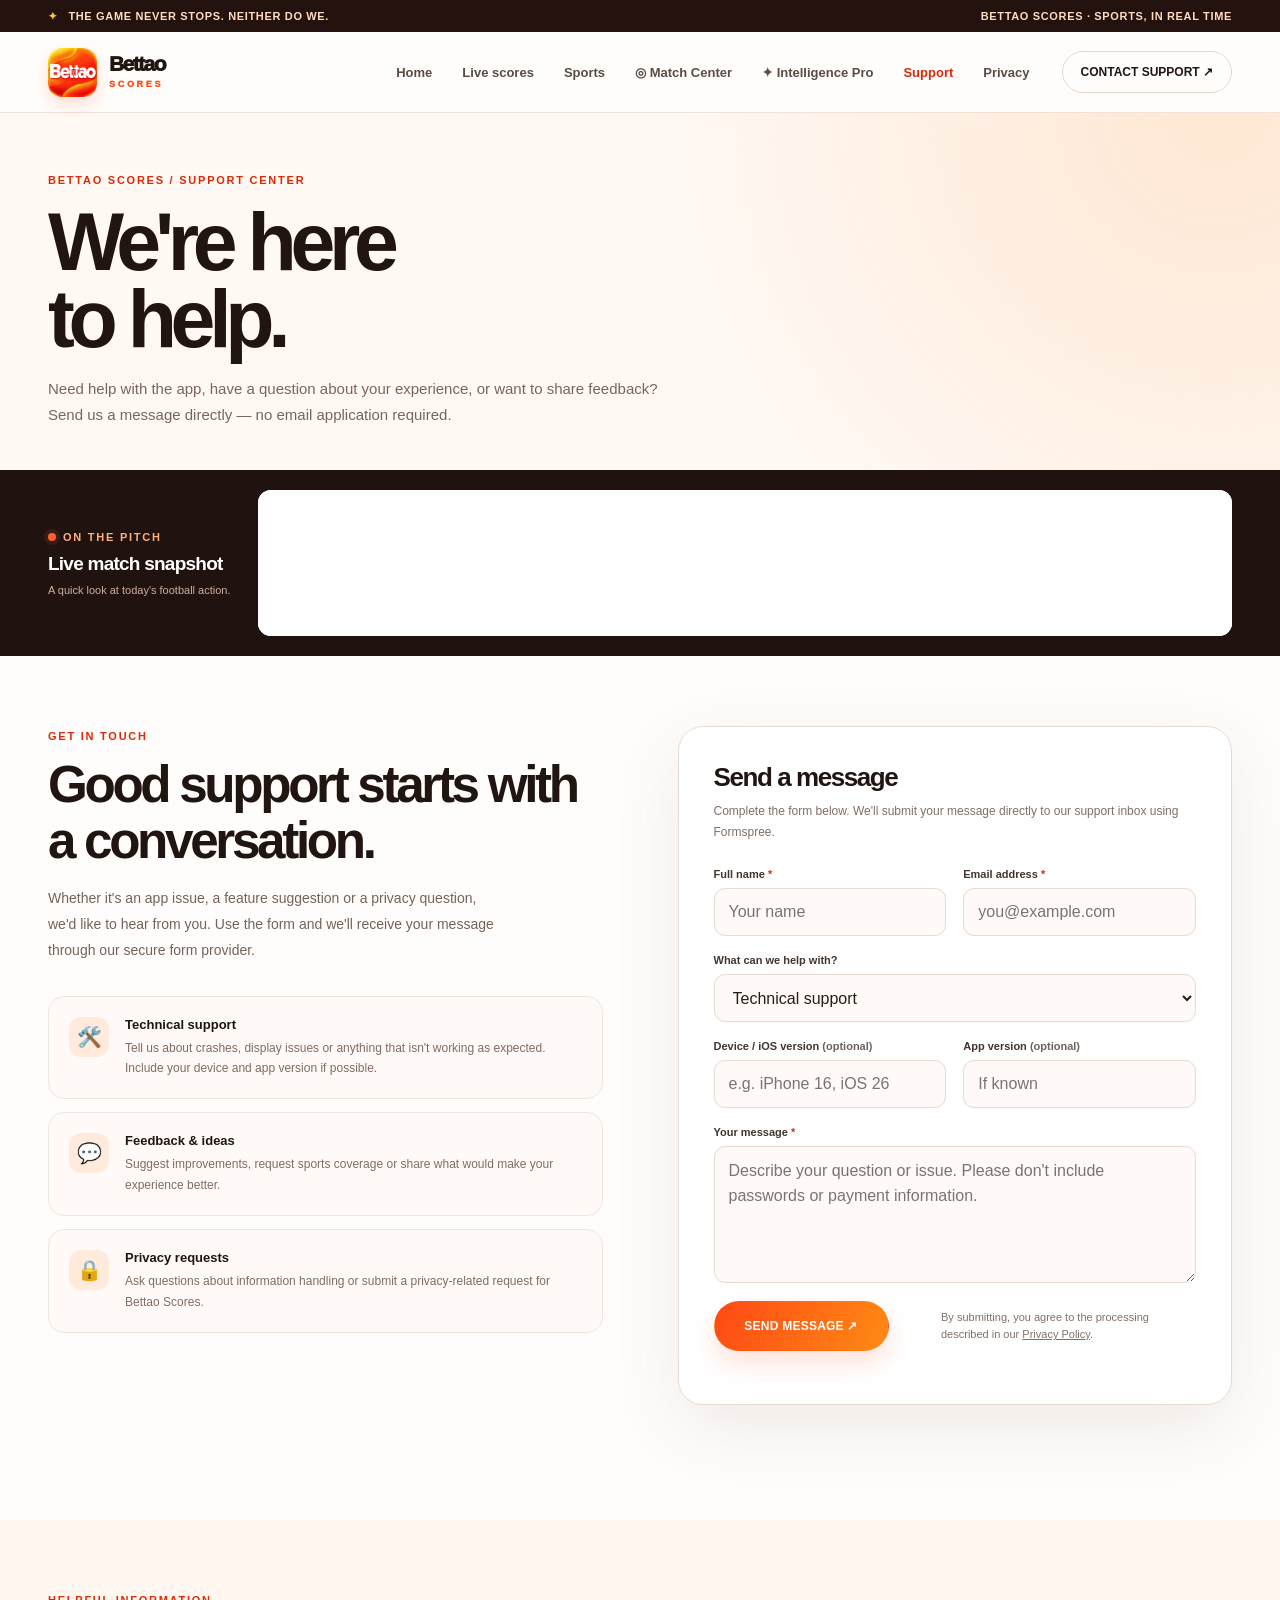
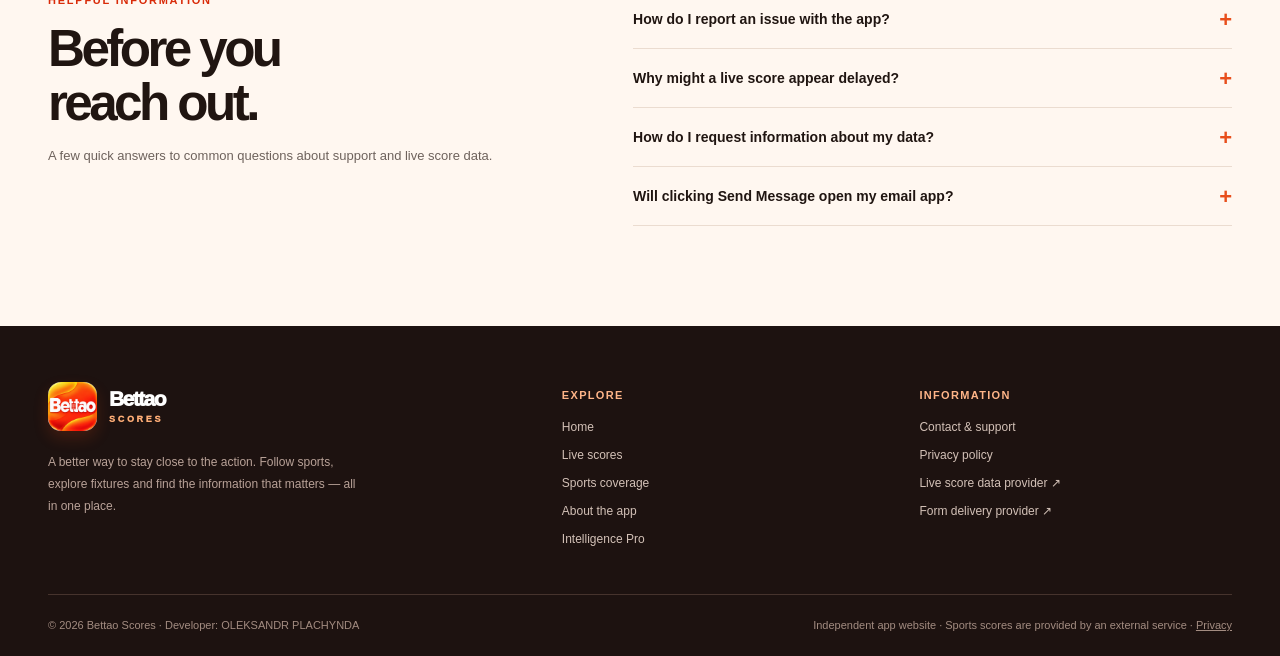
==== commit f6196f38: "Add files via upload" ====
--- a/contact.html
+++ b/contact.html
@@ -1 +1,3 @@
-<!doctype html><html lang="en"><head><meta charset="utf-8"><meta name="viewport" content="width=device-width, initial-scale=1"><meta name="theme-color" content="#fff8f2"><meta name="color-scheme" content="light"><meta name="author" content="OLEKSANDR PLACHYNDA"><link rel="icon" type="image/png" href="favicon.png"><link rel="apple-touch-icon" href="apple-touch-icon.png"><link rel="stylesheet" href="styles.css"><script>document.documentElement.classList.add('js-ready')</script><script src="main.js" defer></script><title>Contact &amp; Support — Bettao Scores</title><meta name="description" content="Contact Bettao Scores support directly. Ask questions, report issues or send feedback through our secure message form."><meta property="og:title" content="Contact &amp; Support — Bettao Scores"><meta property="og:description" content="Contact Bettao Scores support directly. Ask questions, report issues or send feedback through our secure message form."><meta property="og:image" content="hero-banner.webp"><meta property="og:type" content="website"></head><body><div class="topbar"><div class="shell"><span><span class="spark">✦</span> THE GAME NEVER STOPS. NEITHER DO WE.</span><span class="topbar-right">BETTAO SCORES · SPORTS, IN REAL TIME</span></div></div><header class="header"><div class="shell header-inner"><a class="brand" href="index.html" aria-label="Bettao Scores homepage"><img src="app-icon.webp" width="49" height="49" alt=""><span class="brand-word">Bettao<small>SCORES</small></span></a><nav class="nav" id="site-nav" aria-label="Main navigation"><a href="index.html">Home</a><a href="index.html#live">Live scores</a><a href="index.html#sports">Sports</a><a href="contact.html" aria-current="page">Support</a><a href="privacy.html">Privacy</a></nav><a class="header-action" href="contact.html">CONTACT SUPPORT ↗</a><button class="menu-toggle" type="button" aria-label="Open navigation" aria-expanded="false" aria-controls="site-nav">☰</button></div></header><main><section class="inner-hero"><div class="shell"><span class="eyebrow orange">BETTAO SCORES / SUPPORT CENTER</span><h1>We're here<br>to help.</h1><p>Need help with the app, have a question about your experience, or want to share feedback? Send us a message directly — no email application required.</p></div></section><section class="compact-score" aria-label="Compact live sports scores"><div class="shell compact-inner"><div class="compact-title"><div><span class="eyebrow" style="color:#ffb07e"><span class="live-dot"></span>ON THE PITCH</span><strong>Live match snapshot</strong></div><p>A quick look at today's football action.</p></div><div class="compact-score-window"><iframe src="https://www.realtimesportsapi.com/embed/scoreboard/premier-league" title="Premier League live score snapshot from Realtime Sports API" loading="lazy" referrerpolicy="strict-origin-when-cross-origin"></iframe></div></div></section><section class="contact-section"><div class="shell contact-layout"><div class="contact-copy"><span class="eyebrow orange">GET IN TOUCH</span><h2>Good support starts with a conversation.</h2><p>Whether it's an app issue, a feature suggestion or a privacy question, we'd like to hear from you. Use the form and we'll receive your message through our secure form provider.</p><div class="help-list"><div class="help-item"><span class="icon">🛠️</span><div><strong>Technical support</strong><p>Tell us about crashes, display issues or anything that isn't working as expected. Include your device and app version if possible.</p></div></div><div class="help-item"><span class="icon">💬</span><div><strong>Feedback &amp; ideas</strong><p>Suggest improvements, request sports coverage or share what would make your experience better.</p></div></div><div class="help-item"><span class="icon">🔒</span><div><strong>Privacy requests</strong><p>Ask questions about information handling or submit a privacy-related request for Bettao Scores.</p></div></div></div></div><div class="contact-form-wrap"><h3>Send a message</h3><p class="intro">Complete the form below. We'll submit your message directly to our support inbox using Formspree.</p><form id="contact-form" action="https://formspree.io/f/xwlvrzkl" method="POST"><input type="text" name="_gotcha" tabindex="-1" autocomplete="off" class="sr-only" aria-hidden="true"><div class="form-grid"><div class="field"><label for="name">Full name <span class="req">*</span></label><input id="name" name="name" type="text" autocomplete="name" required maxlength="120" placeholder="Your name"></div><div class="field"><label for="email">Email address <span class="req">*</span></label><input id="email" name="email" type="email" autocomplete="email" required maxlength="200" placeholder="you@example.com"></div></div><div class="field"><label for="topic">What can we help with?</label><select id="topic" name="topic"><option value="Technical support">Technical support</option><option value="App feedback">App feedback</option><option value="Scores or coverage">Scores or coverage</option><option value="Privacy request">Privacy request</option><option value="General question">General question</option></select></div><div class="form-grid"><div class="field"><label for="device">Device / iOS version <span class="subtle">(optional)</span></label><input id="device" name="device" type="text" maxlength="120" placeholder="e.g. iPhone 16, iOS 26"></div><div class="field"><label for="appversion">App version <span class="subtle">(optional)</span></label><input id="appversion" name="appversion" type="text" maxlength="50" placeholder="If known"></div></div><div class="field"><label for="message">Your message <span class="req">*</span></label><textarea id="message" name="message" required minlength="10" maxlength="5000" placeholder="Describe your question or issue. Please don't include passwords or payment information."></textarea></div><div class="form-foot"><button type="submit" class="button hot">SEND MESSAGE ↗</button><span class="form-privacy">By submitting, you agree to the processing described in our <a href="privacy.html">Privacy Policy</a>.</span></div><p class="form-status" id="form-status" role="status" aria-live="polite"></p></form></div></div></section><section class="faq-section"><div class="shell faq-layout"><div><span class="eyebrow orange">HELPFUL INFORMATION</span><h2>Before you<br>reach out.</h2><p class="subtle" style="font-size:13px;line-height:1.8">A few quick answers to common questions about support and live score data.</p></div><div><details class="faq-item"><summary>How do I report an issue with the app?</summary><p>Choose “Technical support” in the form and describe what happened. Including your device model, iOS version, app version and the steps that led to the issue helps us understand it.</p></details><details class="faq-item"><summary>Why might a live score appear delayed?</summary><p>Live scores on this website are provided by a third-party sports data service and may update with a delay. Refresh intervals and available competitions depend on the provider.</p></details><details class="faq-item"><summary>How do I request information about my data?</summary><p>Select “Privacy request” in the contact form. Please don't send sensitive identification documents unless specifically requested through a secure process.</p></details><details class="faq-item"><summary>Will clicking Send Message open my email app?</summary><p>No. The form sends directly to our form-processing provider, Formspree, and displays a confirmation when your submission is accepted.</p></details></div></div></section></main><footer class="footer"><div class="shell"><div class="footer-grid"><div><a class="brand" href="index.html"><img src="app-icon.webp" width="49" height="49" alt=""><span class="brand-word">Bettao<small>SCORES</small></span></a><p class="footer-desc">A better way to stay close to the action. Follow sports, explore fixtures and find the information that matters — all in one place.</p></div><div><h4>Explore</h4><div class="footer-links"><a href="index.html">Home</a><a href="index.html#live">Live scores</a><a href="index.html#sports">Sports coverage</a><a href="index.html#about">About the app</a></div></div><div><h4>Information</h4><div class="footer-links"><a href="contact.html">Contact &amp; support</a><a href="privacy.html">Privacy policy</a><a href="https://www.realtimesportsapi.com/widgets" target="_blank" rel="noopener noreferrer">Live score data provider ↗</a><a href="https://formspree.io/" target="_blank" rel="noopener noreferrer">Form delivery provider ↗</a></div></div></div><div class="footer-bottom"><span>© 2026 Bettao Scores · Developer: OLEKSANDR PLACHYNDA</span><span>Independent app website · Sports scores are provided by an external service · <a href="privacy.html">Privacy</a></span></div></div></footer></body></html>+<!DOCTYPE html>
+
+<html lang="en"><head><meta charset="utf-8"/><meta content="width=device-width, initial-scale=1" name="viewport"/><meta content="#fff8f2" name="theme-color"/><meta content="light" name="color-scheme"/><meta content="OLEKSANDR PLACHYNDA" name="author"/><link href="favicon.png" rel="icon" type="image/png"/><link href="apple-touch-icon.png" rel="apple-touch-icon"/><link href="styles.css" rel="stylesheet"/><script>document.documentElement.classList.add('js-ready')</script><script defer="" src="main.js"></script><title>Contact &amp; Support — Bettao Scores</title><meta content="Contact Bettao Scores support directly. Ask questions, report issues or send feedback through our secure message form." name="description"/><meta content="Contact &amp; Support — Bettao Scores" property="og:title"/><meta content="Contact Bettao Scores support directly. Ask questions, report issues or send feedback through our secure message form." property="og:description"/><meta content="hero-banner.webp" property="og:image"/><meta content="website" property="og:type"/></head><body><div class="topbar"><div class="shell"><span><span class="spark">✦</span> THE GAME NEVER STOPS. NEITHER DO WE.</span><span class="topbar-right">BETTAO SCORES · SPORTS, IN REAL TIME</span></div></div><header class="header"><div class="shell header-inner"><a aria-label="Bettao Scores homepage" class="brand" href="index.html"><img alt="" height="49" src="app-icon.webp" width="49"/><span class="brand-word">Bettao<small>SCORES</small></span></a><nav aria-label="Main navigation" class="nav" id="site-nav"><a href="index.html">Home</a><a href="index.html#live">Live scores</a><a href="index.html#sports">Sports</a><a href="match-center.html">◎ Match Center</a><a href="premium.html">✦ Intelligence Pro</a><a aria-current="page" href="contact.html">Support</a><a href="privacy.html">Privacy</a></nav><a class="header-action" href="contact.html">CONTACT SUPPORT ↗</a><button aria-controls="site-nav" aria-expanded="false" aria-label="Open navigation" class="menu-toggle" type="button">☰</button></div></header><main><section class="inner-hero"><div class="shell"><span class="eyebrow orange">BETTAO SCORES / SUPPORT CENTER</span><h1>We're here<br/>to help.</h1><p>Need help with the app, have a question about your experience, or want to share feedback? Send us a message directly — no email application required.</p></div></section><section aria-label="Compact live sports scores" class="compact-score"><div class="shell compact-inner"><div class="compact-title"><div><span class="eyebrow" style="color:#ffb07e"><span class="live-dot"></span>ON THE PITCH</span><strong>Live match snapshot</strong></div><p>A quick look at today's football action.</p></div><div class="compact-score-window"><iframe loading="lazy" referrerpolicy="strict-origin-when-cross-origin" src="https://www.realtimesportsapi.com/embed/scoreboard/premier-league" title="Premier League live score snapshot from Realtime Sports API"></iframe></div></div></section><section class="contact-section"><div class="shell contact-layout"><div class="contact-copy"><span class="eyebrow orange">GET IN TOUCH</span><h2>Good support starts with a conversation.</h2><p>Whether it's an app issue, a feature suggestion or a privacy question, we'd like to hear from you. Use the form and we'll receive your message through our secure form provider.</p><div class="help-list"><div class="help-item"><span class="icon">🛠️</span><div><strong>Technical support</strong><p>Tell us about crashes, display issues or anything that isn't working as expected. Include your device and app version if possible.</p></div></div><div class="help-item"><span class="icon">💬</span><div><strong>Feedback &amp; ideas</strong><p>Suggest improvements, request sports coverage or share what would make your experience better.</p></div></div><div class="help-item"><span class="icon">🔒</span><div><strong>Privacy requests</strong><p>Ask questions about information handling or submit a privacy-related request for Bettao Scores.</p></div></div></div></div><div class="contact-form-wrap"><h3>Send a message</h3><p class="intro">Complete the form below. We'll submit your message directly to our support inbox using Formspree.</p><form action="https://formspree.io/f/xwlvrzkl" id="contact-form" method="POST"><input aria-hidden="true" autocomplete="off" class="sr-only" name="_gotcha" tabindex="-1" type="text"/><div class="form-grid"><div class="field"><label for="name">Full name <span class="req">*</span></label><input autocomplete="name" id="name" maxlength="120" name="name" placeholder="Your name" required="" type="text"/></div><div class="field"><label for="email">Email address <span class="req">*</span></label><input autocomplete="email" id="email" maxlength="200" name="email" placeholder="you@example.com" required="" type="email"/></div></div><div class="field"><label for="topic">What can we help with?</label><select id="topic" name="topic"><option value="Technical support">Technical support</option><option value="App feedback">App feedback</option><option value="Scores or coverage">Scores or coverage</option><option value="Privacy request">Privacy request</option><option value="General question">General question</option></select></div><div class="form-grid"><div class="field"><label for="device">Device / iOS version <span class="subtle">(optional)</span></label><input id="device" maxlength="120" name="device" placeholder="e.g. iPhone 16, iOS 26" type="text"/></div><div class="field"><label for="appversion">App version <span class="subtle">(optional)</span></label><input id="appversion" maxlength="50" name="appversion" placeholder="If known" type="text"/></div></div><div class="field"><label for="message">Your message <span class="req">*</span></label><textarea id="message" maxlength="5000" minlength="10" name="message" placeholder="Describe your question or issue. Please don't include passwords or payment information." required=""></textarea></div><div class="form-foot"><button class="button hot" type="submit">SEND MESSAGE ↗</button><span class="form-privacy">By submitting, you agree to the processing described in our <a href="privacy.html">Privacy Policy</a>.</span></div><p aria-live="polite" class="form-status" id="form-status" role="status"></p></form></div></div></section><section class="faq-section"><div class="shell faq-layout"><div><span class="eyebrow orange">HELPFUL INFORMATION</span><h2>Before you<br/>reach out.</h2><p class="subtle" style="font-size:13px;line-height:1.8">A few quick answers to common questions about support and live score data.</p></div><div><details class="faq-item"><summary>How do I report an issue with the app?</summary><p>Choose “Technical support” in the form and describe what happened. Including your device model, iOS version, app version and the steps that led to the issue helps us understand it.</p></details><details class="faq-item"><summary>Why might a live score appear delayed?</summary><p>Live scores on this website are provided by a third-party sports data service and may update with a delay. Refresh intervals and available competitions depend on the provider.</p></details><details class="faq-item"><summary>How do I request information about my data?</summary><p>Select “Privacy request” in the contact form. Please don't send sensitive identification documents unless specifically requested through a secure process.</p></details><details class="faq-item"><summary>Will clicking Send Message open my email app?</summary><p>No. The form sends directly to our form-processing provider, Formspree, and displays a confirmation when your submission is accepted.</p></details></div></div></section></main><footer class="footer"><div class="shell"><div class="footer-grid"><div><a class="brand" href="index.html"><img alt="" height="49" src="app-icon.webp" width="49"/><span class="brand-word">Bettao<small>SCORES</small></span></a><p class="footer-desc">A better way to stay close to the action. Follow sports, explore fixtures and find the information that matters — all in one place.</p></div><div><h4>Explore</h4><div class="footer-links"><a href="index.html">Home</a><a href="index.html#live">Live scores</a><a href="index.html#sports">Sports coverage</a><a href="index.html#about">About the app</a><a href="premium.html">Intelligence Pro</a></div></div><div><h4>Information</h4><div class="footer-links"><a href="contact.html">Contact &amp; support</a><a href="privacy.html">Privacy policy</a><a href="https://www.realtimesportsapi.com/widgets" rel="noopener noreferrer" target="_blank">Live score data provider ↗</a><a href="https://formspree.io/" rel="noopener noreferrer" target="_blank">Form delivery provider ↗</a></div></div></div><div class="footer-bottom"><span>© 2026 Bettao Scores · Developer: OLEKSANDR PLACHYNDA</span><span>Independent app website · Sports scores are provided by an external service · <a href="privacy.html">Privacy</a></span></div></div></footer></body></html>
--- a/styles.css
+++ b/styles.css
@@ -1,6 +1,68 @@
-@import url('');
 :root{--ink:#201511;--muted:#6e625c;--orange:#ff4a10;--deep:#d92b09;--gold:#ffc433;--cream:#fff8f2;--paper:#fffdfb;--line:#f0e2d9;--black:#191311;--radius:24px;--shadow:0 22px 70px rgba(79,29,9,.09)}
 *{box-sizing:border-box}html{scroll-behavior:smooth;scroll-padding-top:105px}body{margin:0;background:var(--paper);color:var(--ink);font-family:Inter,ui-sans-serif,-apple-system,BlinkMacSystemFont,'Segoe UI',sans-serif;-webkit-font-smoothing:antialiased}a{color:inherit;text-decoration:none}button,input,textarea,select{font:inherit}button{cursor:pointer}img{max-width:100%;display:block}::selection{background:#ffb15b;color:#291004}.shell{width:min(1320px,calc(100% - 80px));margin:auto}.wide{width:min(1740px,calc(100% - 60px));margin:auto}.eyebrow{font-size:11px;font-weight:850;letter-spacing:.16em;text-transform:uppercase}.eyebrow.orange{color:var(--deep)}.subtle{color:var(--muted)}.topbar{background:#23120d;color:#ffdbc4;font-size:11px;font-weight:650;letter-spacing:.06em}.topbar .shell{min-height:32px;display:flex;justify-content:space-between;align-items:center;gap:15px}.topbar .spark{color:var(--gold);padding-right:7px}.topbar a:hover{color:white}.header{background:rgba(255,253,251,.96);border-bottom:1px solid var(--line);position:sticky;top:0;z-index:30;backdrop-filter:blur(18px)}.header-inner{min-height:84px;display:flex;align-items:center;gap:32px}.brand{display:flex;align-items:center;gap:12px;flex-shrink:0}.brand img{width:49px;height:49px;border-radius:13px;box-shadow:0 7px 15px #fc4b102b}.brand-word{font-size:21px;font-weight:930;letter-spacing:-.075em;line-height:.84}.brand-word small{display:block;letter-spacing:.3em;font-size:9px;margin-top:8px;color:var(--orange)}.nav{display:flex;gap:30px;align-items:center;margin-left:auto}.nav a{font-size:13px;font-weight:720;color:#5b4c44;transition:color .2s}.nav a:hover,.nav a[aria-current=page]{color:var(--deep)}.header-action{border:1px solid #e9d4c8;padding:13px 18px;border-radius:100px;font-size:12px;font-weight:820;white-space:nowrap}.header-action:hover{background:var(--ink);color:white}.menu-toggle{display:none;background:none;border:0;font-size:26px}.button{display:inline-flex;align-items:center;justify-content:center;gap:14px;min-height:50px;border-radius:100px;padding:0 24px;font-weight:850;font-size:12px;letter-spacing:.02em;border:1px solid transparent;transition:transform .2s,background .2s,box-shadow .2s}.button:hover{transform:translateY(-2px)}.button.primary{background:var(--ink);color:white}.button.primary:hover{background:#402318}.button.hot{background:linear-gradient(115deg,#ff4815,#ff8b15);color:white;box-shadow:0 12px 25px #f74d162a}.button.outline{border-color:#ddc8bc;background:white}.button.white{background:white;color:var(--ink)}.button:disabled{opacity:.6;cursor:wait;transform:none}.hero{padding:60px 0 0;overflow:hidden;background:radial-gradient(circle at 78% 4%,#fff1de 0,transparent 37%),linear-gradient(#fffdfb,#fff7ef)}.hero-heading{display:grid;grid-template-columns:1.4fr .65fr;gap:65px;align-items:end;margin-bottom:33px}.hero h1{font-size:clamp(52px,6.6vw,111px);line-height:.91;letter-spacing:-.09em;font-weight:950;margin:14px 0 0;max-width:1020px}.hero h1 em{font-style:normal;background:linear-gradient(90deg,#f43815,#ff9615);background-clip:text;color:transparent}.hero-side{padding-bottom:7px}.hero-side p{color:#71635c;font-size:15px;line-height:1.8;margin:0 0 22px}.hero-visual{position:relative;border-radius:30px;overflow:hidden;background:#ef480a;box-shadow:0 28px 80px #d74e1a25}.hero-visual img{width:100%;aspect-ratio:2048/877;object-fit:cover}.hero-visual::after{content:'';position:absolute;inset:58% 0 0;background:linear-gradient(transparent,rgba(55,14,0,.45));pointer-events:none}.hero-visual-footer{position:absolute;bottom:24px;left:27px;right:27px;z-index:1;display:flex;align-items:center;justify-content:space-between;gap:12px;color:white}.hero-visual-footer span{font-size:11px;font-weight:800;letter-spacing:.12em;text-transform:uppercase}.hero-visual-footer strong{font-size:11px;letter-spacing:.07em;border:1px solid #ffffff66;border-radius:50px;padding:11px 16px;background:#39170b45}.metric-strip{display:grid;grid-template-columns:repeat(4,1fr);gap:0;border-bottom:1px solid var(--line);padding:26px 0}.metric{display:flex;gap:13px;align-items:center;padding:12px 23px;border-right:1px solid var(--line)}.metric:first-child{padding-left:0}.metric:last-child{border-right:0}.metric-icon{font-size:25px}.metric strong{display:block;font-size:13px;font-weight:870}.metric span:last-child{display:block;font-size:11px;color:#8d7a6e;margin-top:5px}.section{padding:106px 0}.section-heading{display:flex;justify-content:space-between;align-items:end;gap:40px;margin-bottom:37px}.section-heading h2{font-size:clamp(37px,4.4vw,69px);line-height:1.02;letter-spacing:-.073em;margin:13px 0 0;font-weight:940}.section-heading p{font-size:14px;line-height:1.85;max-width:365px;color:var(--muted);margin:0 0 4px}.score-section{padding:80px 0 94px;background:#1d1210;color:#fff9f5;position:relative;overflow:hidden}.score-section:before{content:'';position:absolute;inset:-170px -100px auto auto;width:650px;height:500px;border-radius:50%;background:#ff4d0b;filter:blur(190px);opacity:.15;pointer-events:none}.score-section .section-heading p{color:#bea79a}.live-dot{display:inline-block;background:#ff5e32;width:8px;height:8px;border-radius:50%;margin-right:7px;box-shadow:0 0 0 4px #ff60331c;animation:pulse 2s infinite}@keyframes pulse{50%{box-shadow:0 0 0 9px #ff603300}}.score-toolbar{display:flex;gap:9px;flex-wrap:wrap;margin-bottom:25px}.score-filter{border:1px solid #59423a;background:#2b1d18;color:#d9c5b9;padding:12px 19px;border-radius:99px;font-weight:780;font-size:12px}.score-filter:hover{border-color:#f97943}.score-filter[aria-pressed=true]{background:linear-gradient(110deg,#ff4b12,#ff9018);border-color:transparent;color:white}.score-grid{display:grid;grid-template-columns:repeat(3,minmax(0,1fr));gap:16px}.score-card{background:#fffaf7;border-radius:17px;overflow:hidden;color:#201511;border:1px solid #fff5f0;box-shadow:0 10px 25px #0905041a;min-width:0}.score-card[hidden]{display:none!important}.score-card-head{display:flex;align-items:center;justify-content:space-between;gap:8px;padding:17px 19px 14px;border-bottom:1px solid #f2e9e3}.score-card-head strong{font-size:13px;font-weight:870;letter-spacing:-.015em}.score-card-head span{font-size:10px;color:#ad6d48;font-weight:830;letter-spacing:.08em;text-transform:uppercase}.score-card iframe{display:block;width:100%;height:350px;border:0;background:#fff}.score-card .provider-note{border-top:1px solid #f4ebe5;padding:10px 17px;font-size:10px;color:#83726a}.provider-note a{text-decoration:underline;text-underline-offset:2px}.score-bottom{display:flex;justify-content:space-between;align-items:center;gap:20px;margin-top:22px;font-size:12px;color:#c7b2a6}.score-bottom a{color:#ffc8a0;text-decoration:underline;text-underline-offset:3px}.category-grid{display:grid;grid-template-columns:repeat(3,1fr);gap:18px}.category-card{border-radius:25px;overflow:hidden;position:relative;background:#fa4c11;min-height:465px;isolation:isolate}.category-card img{height:100%;width:100%;object-fit:cover;position:absolute;inset:0;transition:transform .6s}.category-card:hover img{transform:scale(1.04)}.category-card::after{content:'';position:absolute;inset:48% 0 0;background:linear-gradient(transparent,rgba(29,10,6,.8));z-index:1}.category-card-content{position:absolute;bottom:29px;left:27px;right:27px;z-index:2;color:white}.category-card h3{font-size:31px;letter-spacing:-.055em;margin:9px 0 8px}.category-card p{font-size:12px;line-height:1.65;max-width:300px;color:#fff4ec;margin:0}.category-card .tag{font-size:10px;font-weight:900;letter-spacing:.13em;color:#ffdd92}.product-band{background:#fff0e4;padding:95px 0}.product-grid{display:grid;grid-template-columns:1fr 1fr;gap:65px;align-items:center}.product-visual{background:linear-gradient(130deg,#ff5819,#ffb51e);padding:13px;border-radius:26px;box-shadow:var(--shadow)}.product-visual img{width:100%;border-radius:17px}.product-copy h2{font-size:clamp(41px,4.6vw,72px);letter-spacing:-.078em;line-height:1.03;margin:14px 0 23px}.product-copy p{color:#725b50;font-size:15px;line-height:1.85;max-width:470px}.feature-list{list-style:none;padding:0;margin:26px 0 32px}.feature-list li{display:flex;gap:12px;align-items:flex-start;padding:10px 0;font-size:13px;font-weight:680}.feature-list li span{color:#f55c18;font-size:17px}.info-tiles{display:grid;grid-template-columns:repeat(3,1fr);gap:16px}.info-tile{background:#fff9f4;border:1px solid #f0e4dc;border-radius:20px;padding:27px}.info-tile .number{color:var(--orange);font-size:12px;font-weight:950}.info-tile h3{font-size:19px;letter-spacing:-.04em;margin:21px 0 10px}.info-tile p{font-size:13px;color:var(--muted);line-height:1.75;margin:0}.cta-band{padding:72px 0;background:linear-gradient(115deg,#ff4315,#ff8d18);color:white}.cta-inner{display:flex;align-items:center;justify-content:space-between;gap:40px}.cta-inner h2{font-size:clamp(34px,4.1vw,60px);line-height:1.02;letter-spacing:-.065em;margin:8px 0}.cta-inner p{font-size:14px;color:#fff4e8;max-width:550px;line-height:1.7}.footer{background:#1d1210;color:#f5e9df;padding:56px 0 25px}.footer-grid{display:grid;grid-template-columns:1.5fr 1fr 1fr;gap:45px;padding-bottom:48px}.footer .brand-word{color:white}.footer .brand-word small{color:#ffae77}.footer-desc{color:#b9a298;font-size:12px;line-height:1.85;max-width:320px;margin-top:20px}.footer h4{font-size:11px;letter-spacing:.12em;text-transform:uppercase;color:#ffb588;margin:7px 0 19px}.footer-links{display:grid;gap:14px}.footer-links a{font-size:12px;color:#d3c1b7}.footer-links a:hover{color:white}.footer-bottom{border-top:1px solid #46332d;padding-top:24px;display:flex;justify-content:space-between;gap:20px;font-size:11px;color:#a38c81}.footer-bottom a{text-decoration:underline}.inner-hero{padding:57px 0 42px;background:radial-gradient(circle at 95% 0,#ffe7d3,transparent 42%),#fff8f3}.inner-hero h1{font-size:clamp(44px,6.3vw,88px);line-height:.96;letter-spacing:-.078em;margin:16px 0 17px}.inner-hero p{color:#78665e;font-size:15px;line-height:1.75;max-width:630px;margin:0}.compact-score{background:#20130f;padding:20px 0;color:white}.compact-inner{display:grid;grid-template-columns:190px minmax(0,1fr);align-items:center;gap:20px}.compact-title strong{display:block;font-size:19px;letter-spacing:-.04em;margin-top:8px}.compact-title p{font-size:11px;color:#cfad9e;line-height:1.6;margin:7px 0 0}.compact-score-window{height:146px;background:#fff;border-radius:13px;overflow:hidden;display:flex;align-items:stretch;position:relative}.compact-score-window iframe{border:0;width:100%;height:100%;background:#fff}.contact-section{padding:70px 0 115px}.contact-layout{display:grid;grid-template-columns:minmax(0,.87fr) minmax(0,1.13fr);gap:72px;align-items:start}.contact-copy h2{font-size:clamp(33px,4vw,55px);letter-spacing:-.065em;line-height:1.08;margin:13px 0 18px}.contact-copy>p{color:#75635a;line-height:1.85;font-size:14px;max-width:460px}.help-list{display:grid;gap:13px;margin-top:32px}.help-item{display:flex;gap:16px;padding:20px;border:1px solid #f0e4dc;border-radius:16px;background:#fffaf7}.help-item .icon{width:40px;height:40px;display:grid;place-items:center;flex-shrink:0;border-radius:12px;background:#ffeadb;font-size:20px}.help-item strong{font-size:13px;display:block}.help-item p{font-size:12px;color:#806c62;line-height:1.7;margin:6px 0 0}.contact-form-wrap{background:#fff;border:1px solid #eadbd2;border-radius:25px;padding:35px;box-shadow:var(--shadow)}.contact-form-wrap h3{font-size:26px;letter-spacing:-.055em;margin:0 0 8px}.contact-form-wrap .intro{font-size:12px;color:#816f66;line-height:1.7;margin:0 0 26px}.form-grid{display:grid;grid-template-columns:1fr 1fr;gap:17px}.field{display:grid;gap:8px;margin-bottom:18px}.field label{font-size:11px;font-weight:830;color:#44342c}.field label .req{color:var(--deep)}.field input,.field textarea,.field select{width:100%;background:#fffaf7;border:1px solid #e9d9ce;border-radius:11px;min-height:48px;padding:12px 14px;color:#281c16;outline:0;transition:border-color .2s,box-shadow .2s}.field textarea{min-height:137px;resize:vertical;line-height:1.55}.field input:focus,.field textarea:focus,.field select:focus{border-color:#ff7b35;box-shadow:0 0 0 3px #ff78301f}.form-foot{display:flex;gap:15px;align-items:center;justify-content:space-between;flex-wrap:wrap}.form-foot .button{min-width:175px}.form-privacy{font-size:11px;color:#827065;line-height:1.6;max-width:255px}.form-privacy a{text-decoration:underline}.form-status{font-size:12px;font-weight:700;line-height:1.7;margin:18px 0 0;min-height:0}.form-status[data-state=success]{color:#177343}.form-status[data-state=error]{color:#b92b20}.faq-section{padding:70px 0 100px;background:#fff7f0}.faq-layout{display:grid;grid-template-columns:1fr 1.5fr;gap:80px}.faq-layout h2{font-size:clamp(36px,4vw,60px);letter-spacing:-.07em;line-height:1.05;margin:14px 0}.faq-item{border-bottom:1px solid #ebdcd0}.faq-item summary{font-size:14px;font-weight:820;cursor:pointer;list-style:none;padding:21px 30px 21px 0;position:relative}.faq-item summary::-webkit-details-marker{display:none}.faq-item summary:after{content:'+';position:absolute;right:0;font-size:22px;top:17px;color:#e84e1b}.faq-item[open] summary:after{content:'−'}.faq-item p{color:#79665c;font-size:13px;line-height:1.8;margin:0 0 22px}.privacy-hero{padding:75px 0 50px;background:#fff7f0;border-bottom:1px solid #f0e1d8}.privacy-hero h1{font-size:clamp(45px,6.5vw,88px);letter-spacing:-.085em;margin:14px 0 15px;line-height:1}.privacy-hero p{color:#77645b;line-height:1.8;font-size:14px;max-width:710px}.policy-meta{display:flex;flex-wrap:wrap;gap:11px;margin-top:25px}.policy-meta span{background:white;border:1px solid #ecd9ce;border-radius:100px;padding:10px 16px;font-size:11px;font-weight:750}.policy-layout{display:grid;grid-template-columns:245px minmax(0,760px);gap:80px;padding:72px 0 110px;align-items:start}.policy-toc{position:sticky;top:122px;display:grid;gap:5px}.policy-toc span{font-size:10px;font-weight:850;letter-spacing:.14em;color:#aa8774;text-transform:uppercase;margin-bottom:10px}.policy-toc a{font-size:12px;color:#806b60;padding:10px 0;border-bottom:1px solid #f0e6e0}.policy-toc a:hover{color:#df4d18}.policy-content section{padding:0 0 29px;margin-bottom:31px;border-bottom:1px solid #eee3dd}.policy-content h2{font-size:23px;letter-spacing:-.04em;margin:0 0 15px}.policy-content p,.policy-content li{font-size:13px;line-height:1.95;color:#675950}.policy-content ul{padding-left:20px}.policy-content a{text-decoration:underline;text-underline-offset:3px}.policy-alert{padding:19px 22px;border-left:3px solid #f26421;background:#fff6ef;border-radius:0 13px 13px 0;margin:24px 0;font-size:13px;line-height:1.8;color:#695448}.sr-only{position:absolute;width:1px;height:1px;padding:0;margin:-1px;overflow:hidden;clip:rect(0,0,0,0);white-space:nowrap;border:0}.reveal{opacity:0;transform:translateY(15px);transition:opacity .6s ease,transform .6s ease}.reveal.visible{opacity:1;transform:none}
 @media(max-width:1100px){.shell{width:min(100% - 50px,1320px)}.wide{width:calc(100% - 40px)}.nav{gap:16px}.hero-heading{gap:30px}.score-grid{grid-template-columns:repeat(2,minmax(0,1fr))}.category-card{min-height:380px}.contact-layout{gap:35px}.policy-layout{gap:40px}}
 @media(max-width:760px){.topbar .shell{justify-content:center}.topbar .topbar-right{display:none}.shell,.wide{width:calc(100% - 34px)}.header-inner{min-height:72px;gap:10px}.brand img{width:41px;height:41px;border-radius:11px}.brand-word{font-size:18px}.header-action{margin-left:auto;padding:10px 12px;font-size:10px}.menu-toggle{display:block;font-size:23px;padding:8px;margin-left:3px}.nav{display:none;position:absolute;top:100%;left:0;right:0;background:#fffaf6;border-bottom:1px solid #edd9cb;padding:18px 22px 24px;box-shadow:0 12px 25px #3c180b14;flex-direction:column;align-items:stretch;gap:0}.nav.open{display:flex}.nav a{padding:13px 0;border-bottom:1px solid #f4e7dd}.hero{padding:42px 0 0}.hero-heading{display:block;margin-bottom:27px}.hero h1{font-size:clamp(47px,11vw,80px);margin-top:14px}.hero-side{margin-top:20px}.hero-side p{font-size:13px;margin-bottom:16px}.hero-visual{border-radius:19px}.hero-visual img{aspect-ratio:1.6;object-fit:cover;object-position:center}.hero-visual-footer{left:15px;right:15px;bottom:13px}.hero-visual-footer span{font-size:9px}.hero-visual-footer strong{font-size:9px;padding:9px}.metric-strip{grid-template-columns:repeat(2,1fr);padding:15px 0}.metric{padding:13px 9px;border-bottom:1px solid var(--line)}.metric:nth-child(2){border-right:0}.metric:nth-child(3),.metric:nth-child(4){border-bottom:0}.metric-icon{font-size:21px}.metric strong{font-size:11px}.metric span:last-child{font-size:10px}.section{padding:70px 0}.section-heading{display:block;margin-bottom:25px}.section-heading p{margin-top:15px}.section-heading h2{font-size:clamp(36px,9vw,56px)}.score-section{padding:65px 0}.score-toolbar{gap:7px}.score-filter{font-size:11px;padding:10px 13px}.score-grid{grid-template-columns:1fr;gap:13px}.score-card iframe{height:330px}.score-bottom{display:block;line-height:1.8}.category-grid{grid-template-columns:1fr;gap:14px}.category-card{min-height:460px}.category-card img{object-position:center 25%}.product-band{padding:67px 0}.product-grid{grid-template-columns:1fr;gap:30px}.product-copy h2{font-size:46px}.info-tiles{grid-template-columns:1fr}.cta-band{padding:52px 0}.cta-inner{display:block}.cta-inner .button{margin-top:18px}.footer-grid{grid-template-columns:1fr 1fr;gap:30px}.footer-grid>div:first-child{grid-column:1/-1}.footer-bottom{display:block;line-height:2}.inner-hero{padding:48px 0 28px}.inner-hero h1{font-size:51px}.compact-score{padding:15px 0}.compact-inner{grid-template-columns:1fr;gap:12px}.compact-title{display:flex;align-items:center;justify-content:space-between;gap:10px}.compact-title strong{font-size:15px;margin:0}.compact-title p{display:none}.compact-score-window{height:125px}.contact-section{padding:50px 0 75px}.contact-layout{grid-template-columns:1fr;gap:33px}.contact-copy h2{font-size:42px}.contact-form-wrap{padding:23px}.form-grid{grid-template-columns:1fr;gap:0}.faq-section{padding:65px 0}.faq-layout{grid-template-columns:1fr;gap:15px}.privacy-hero{padding:55px 0 35px}.privacy-hero h1{font-size:51px}.policy-layout{display:block;padding:45px 0 75px}.policy-toc{position:static;display:flex;flex-wrap:wrap;gap:6px;margin-bottom:38px}.policy-toc span{width:100%}.policy-toc a{padding:9px 11px;border:1px solid #eeddd2;border-radius:100px;font-size:10px}.policy-content h2{font-size:21px}}
 @media(prefers-reduced-motion:reduce){*,*:before,*:after{scroll-behavior:auto!important;animation:none!important;transition:none!important}.reveal{opacity:1;transform:none}}
+
+/* Desktop and tablet refinements — v2 */
+@media (min-width: 1101px) {
+  .shell { width: min(1280px, calc(100% - 96px)); }
+  .wide { width: min(1640px, calc(100% - 96px)); }
+  .header-inner { min-height: 80px; }
+  .hero { padding-top: 74px; }
+  .hero-heading { grid-template-columns: minmax(0, 1.35fr) minmax(300px, .65fr); gap: clamp(42px, 5vw, 100px); align-items: center; margin-bottom: 42px; }
+  .hero h1 { font-size: clamp(66px, 5.7vw, 88px); letter-spacing: -.075em; line-height: .99; margin-top: 18px; }
+  .hero-side { padding: 32px 0 0 28px; border-left: 2px solid #ffd9c2; }
+  .hero-side p { font-size: 16px; line-height: 1.75; max-width: 410px; }
+  .hero-visual { border-radius: 26px; }
+  .hero-visual img { aspect-ratio: 2.36 / 1; object-position: center; }
+  .metric-strip { padding: 20px 0; }
+  .section { padding: 88px 0; }
+  .section-heading h2 { font-size: clamp(44px, 4vw, 62px); }
+  .section-heading p { font-size: 15px; max-width: 430px; }
+  .score-section { padding: 88px 0 96px; }
+  .score-grid { grid-template-columns: repeat(2, minmax(0, 1fr)); gap: 22px; }
+  .score-card { border-radius: 20px; }
+  .score-card-head { padding: 19px 24px 16px; }
+  .score-card-head strong { font-size: 16px; }
+  .score-card-head span { font-size: 11px; }
+  .score-card iframe { height: 405px; }
+  .score-card .provider-note { padding: 12px 24px; }
+  .category-grid { gap: 22px; }
+  .category-card { min-height: 440px; }
+  .category-card-content { left: 30px; right: 30px; }
+  .product-grid { grid-template-columns: minmax(0, 1fr) minmax(0, 1fr); gap: clamp(50px, 6vw, 100px); }
+  .product-copy h2 { font-size: clamp(46px, 4.5vw, 66px); }
+  .contact-layout { grid-template-columns: minmax(0, 1fr) minmax(0, 1fr); gap: 75px; }
+  .faq-layout { grid-template-columns: minmax(0, .9fr) minmax(0, 1.1fr); gap: 95px; }
+  .policy-layout { grid-template-columns: 235px minmax(0, 800px); gap: 70px; }
+}
+@media (min-width: 761px) and (max-width: 1100px) {
+  .hero h1 { font-size: clamp(50px, 6vw, 75px); line-height: .98; }
+  .hero-heading { grid-template-columns: minmax(0, 1.25fr) minmax(0, .75fr); align-items: center; }
+  .hero-side p { font-size: 14px; }
+  .score-grid { grid-template-columns: repeat(2, minmax(0, 1fr)); gap: 18px; }
+  .score-card iframe { height: 390px; }
+  .category-card { min-height: 360px; }
+  .category-card-content { left: 20px; right: 20px; bottom: 22px; }
+  .category-card h3 { font-size: 27px; }
+  .product-grid { gap: 34px; }
+  .contact-layout { gap: 34px; }
+}
+@media (min-width: 761px) and (max-width: 900px) {
+  .score-grid { grid-template-columns: minmax(0, 1fr); }
+  .score-card iframe { height: 380px; }
+  .hero-heading { grid-template-columns: 1fr; gap: 18px; }
+  .hero h1 { max-width: 740px; }
+  .hero-side { max-width: 580px; }
+  .category-grid { gap: 12px; }
+  .category-card { min-height: 330px; }
+  .category-card h3 { font-size: 24px; }
+  .category-card p { font-size: 11px; }
+}
+@media (max-width: 760px) {
+  /* Preserve the mobile presentation while preventing horizontal overflow. */
+  body { overflow-x: clip; }
+  .score-card iframe { width: 100%; }
+  .hero h1 { overflow-wrap: normal; }
+}
